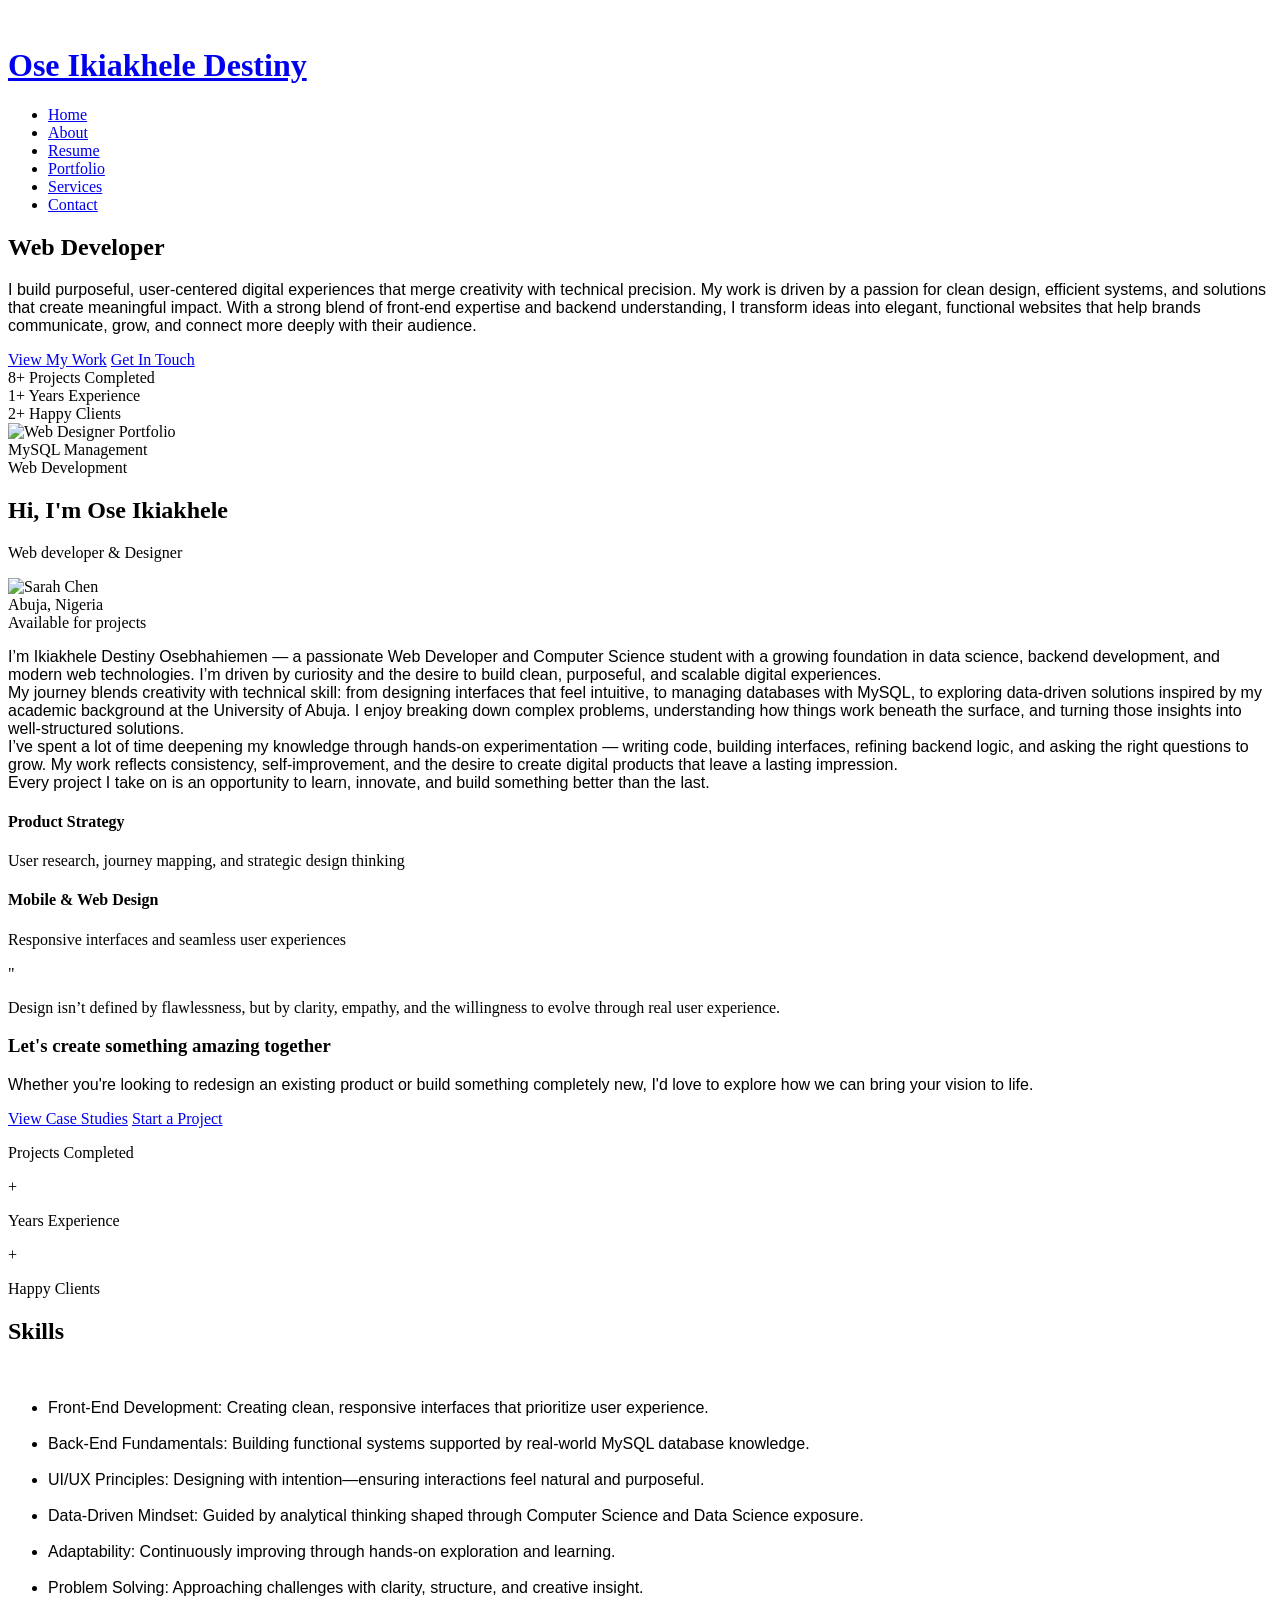
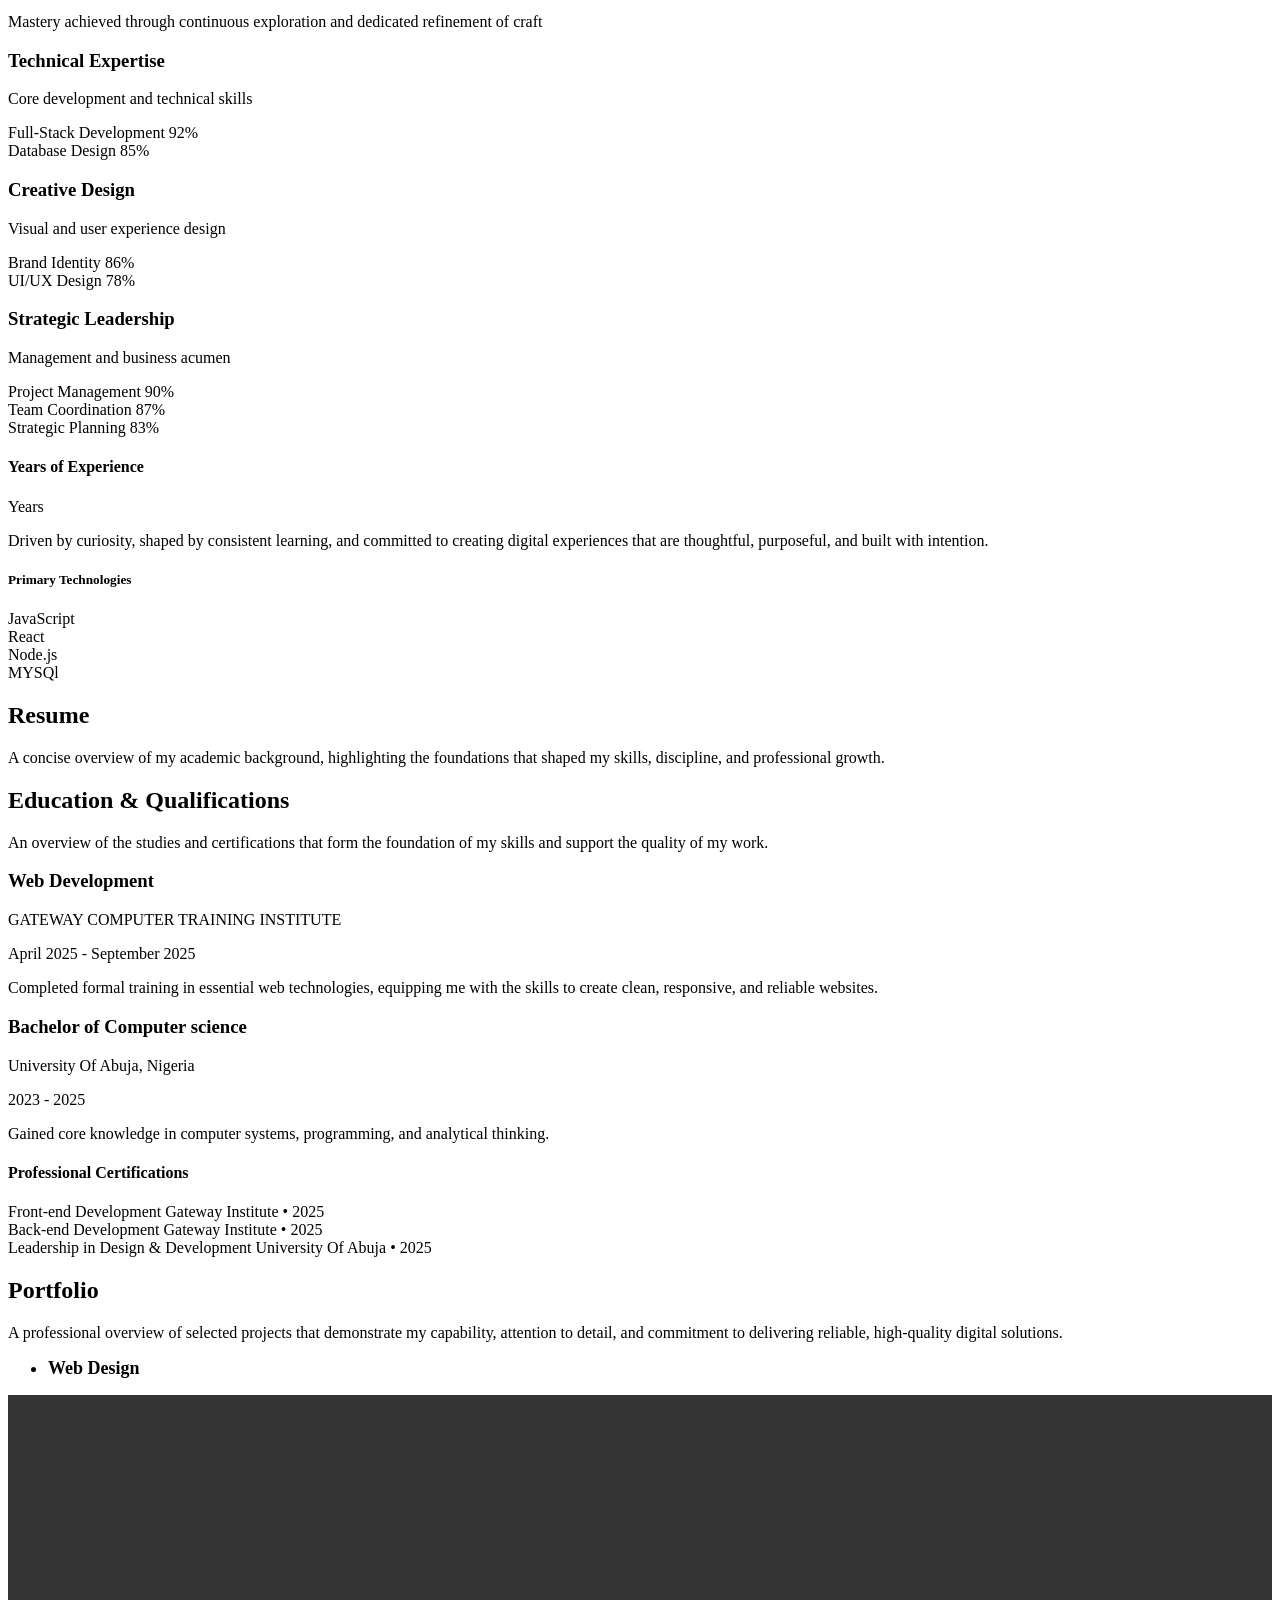
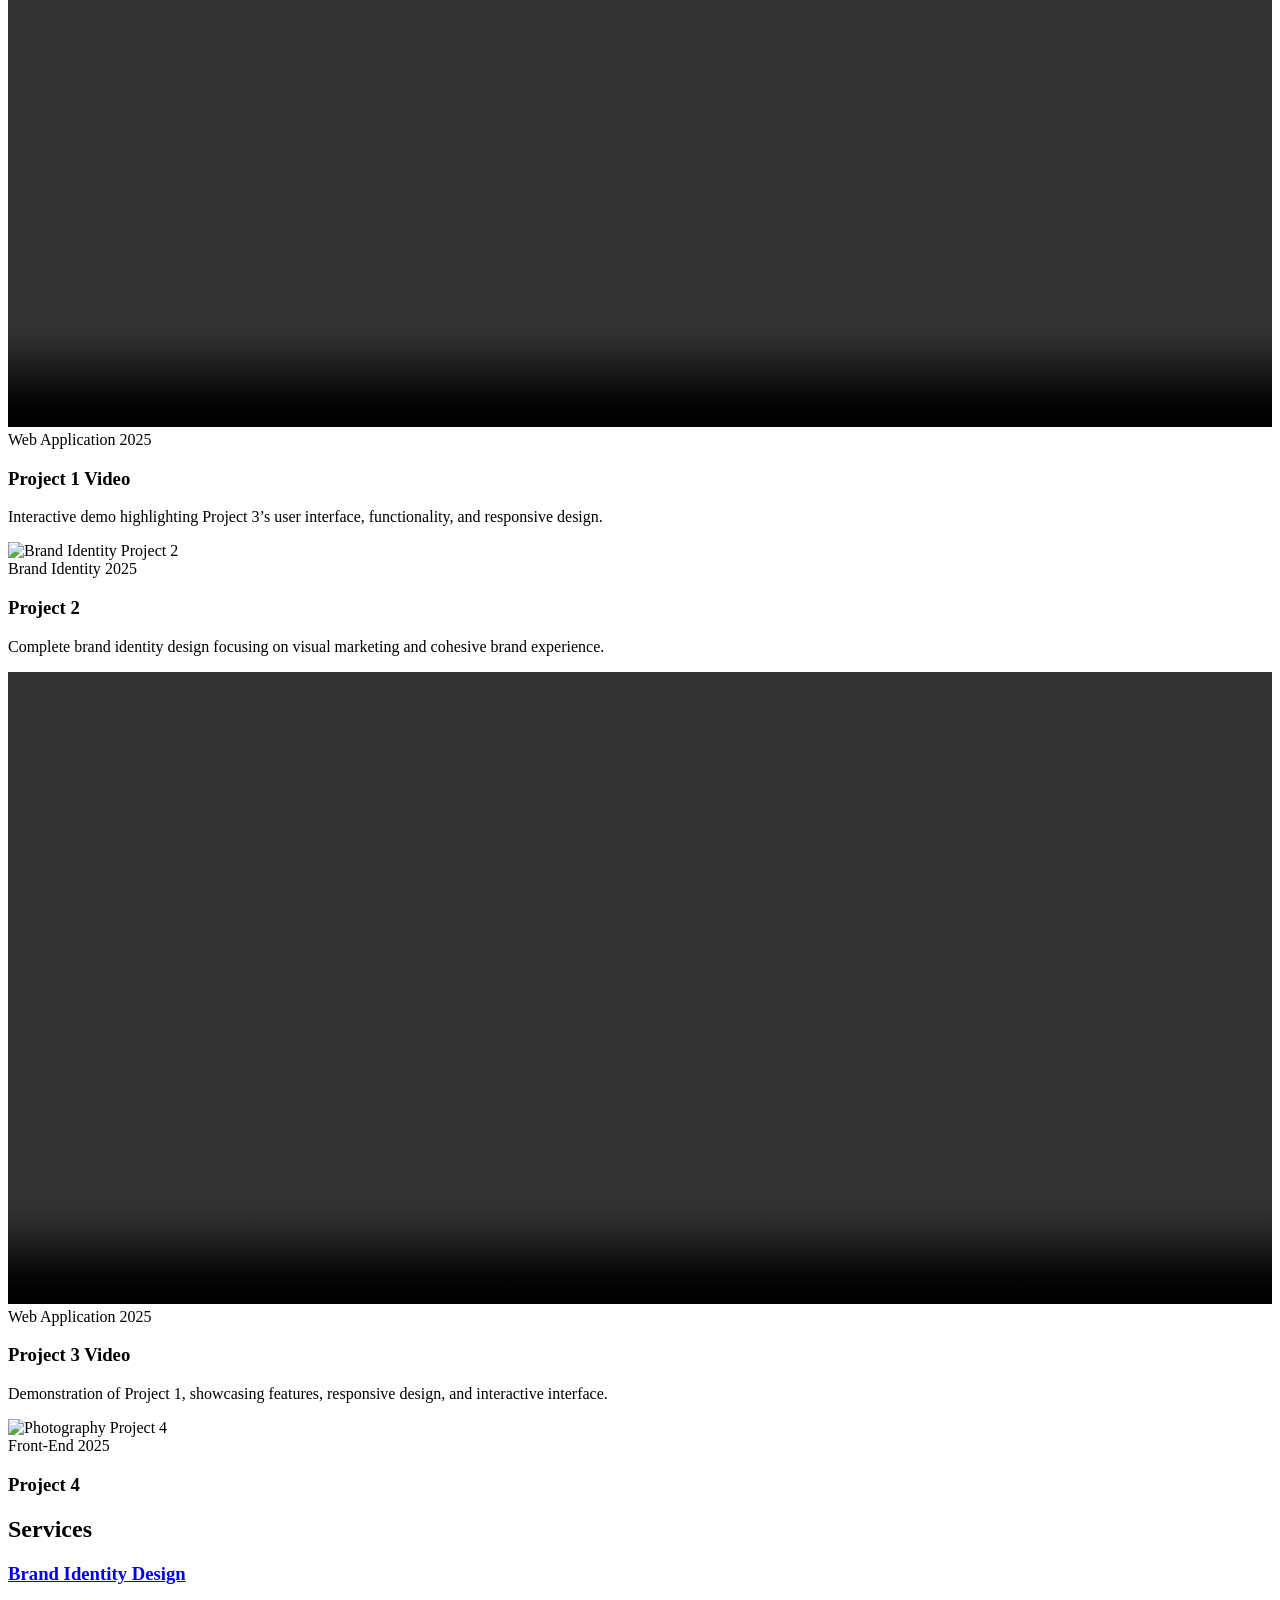
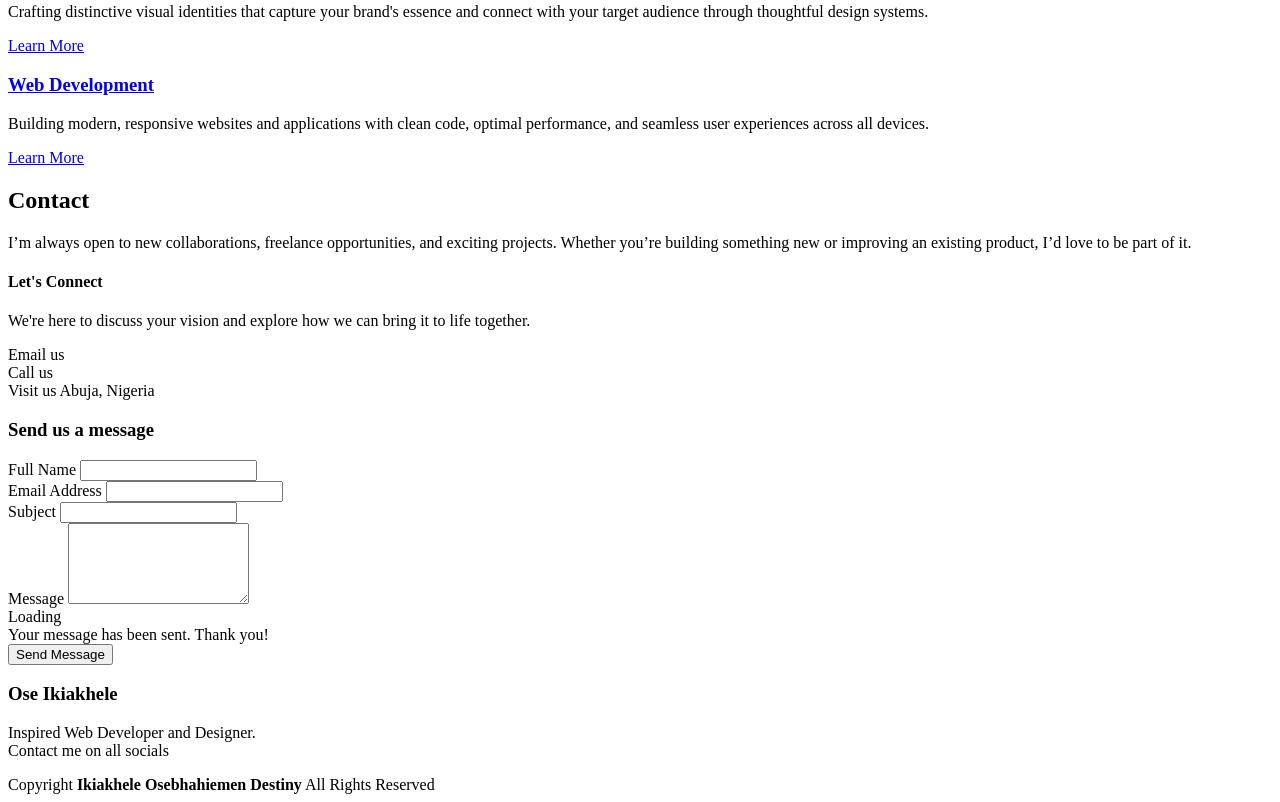
==== index.html @ 9c17caba "Add files via upload" ====
<!DOCTYPE html>
<html lang="en">

<head>
  <meta charset="utf-8">
  <meta content="width=device-width, initial-scale=1.0" name="viewport">
  <title>My Portfolio</title>
  <meta name="description" content="">
  <meta name="keywords" content="">

  <!-- Favicons -->
  <link href="img/favicon-32x32.png" rel="icon">
  <link href="assets/img/apple-touch-icon.png" rel="apple-touch-icon">

  <!-- Fonts -->
  <link href="https://fonts.googleapis.com" rel="preconnect">
  <link href="https://fonts.gstatic.com" rel="preconnect" crossorigin>
  <link href="https://fonts.googleapis.com/css2?family=Roboto:ital,wght@0,100;0,300;0,400;0,500;0,700;0,900;1,100;1,300;1,400;1,500;1,700;1,900&family=Raleway:ital,wght@0,100;0,200;0,300;0,400;0,500;0,600;0,700;0,800;0,900;1,100;1,200;1,300;1,400;1,500;1,600;1,700;1,800;1,900&family=Ubuntu:ital,wght@0,300;0,400;0,500;0,700;1,300;1,400;1,500;1,700&display=swap" rel="stylesheet">

  <!-- Vendor CSS Files -->
  <link href="assets/vendor/bootstrap/css/bootstrap.min.css" rel="stylesheet">
  <link href="assets/vendor/bootstrap-icons/bootstrap-icons.css" rel="stylesheet">
  <link href="assets/vendor/aos/aos.css" rel="stylesheet">
  <link href="assets/vendor/glightbox/css/glightbox.min.css" rel="stylesheet">
  <link href="assets/vendor/swiper/swiper-bundle.min.css" rel="stylesheet">

  <!-- Main CSS File -->
  <link href="assets/css/main.css" rel="stylesheet">
  <link rel='stylesheet' href='https://cdn-uicons.flaticon.com/3.0.0/uicons-brands/css/uicons-brands.css'>

 
</head>

<body class="index-page">

  <header id="header" class="header dark-background d-flex flex-column justify-content-between">
    <i class="header-toggle d-xl-none bi bi-list"></i>

    <div class="header-top">
      <div class="profile-img">
        <img src="img/IMG-20251122-WA0020.jpg" alt="" class="img-fluid">
      </div>

      <a href="index.html" class="logo d-flex align-items-center justify-content-center">
        <!-- Uncomment the line below if you also wish to use an image logo -->
        <!-- <img src="assets/img/logo.webp" alt=""> -->
        <h1 class="sitename">Ose Ikiakhele Destiny</h1>
      </a>

    </div>
  

    <nav id="navmenu" class="navmenu">
      <ul>
        <li><a href="#hero" class="active"><i class="bi bi-house navicon"></i>Home</a></li>
        <li><a href="#about"><i class="bi bi-person navicon"></i> About</a></li>
        <li><a href="#resume"><i class="bi bi-file-earmark-text navicon"></i> Resume</a></li>
        <li><a href="#portfolio"><i class="bi bi-images navicon"></i> Portfolio</a></li>
        <li><a href="#services"><i class="bi bi-hdd-stack navicon"></i> Services</a></li>
        <li><a href="#contact"><i class="bi bi-envelope navicon"></i> Contact</a></li>
      </ul>
    </nav>

    <div class="social-links text-center">
      <a href="#" class="twitter"><i class="bi bi-twitter-x"></i></a>
      <a href="#" class="facebook"><i class="bi bi-facebook"></i></a>
      <a href="#" class="instagram"><i class="bi bi-instagram"></i></a>
    </div>
  </header>

  <main class="main">

    <!-- Hero Section -->
    <section id="hero" class="hero section">

      <div class="container" data-aos="fade-up" data-aos-delay="100">

        <div class="row align-items-center">
          <div class="col-lg-6 order-2 order-lg-1">
            <div class="hero-content">
              <h1 data-aos="fade-up" data-aos-delay="200">
                Web Developer 
                
              </h1>
              <p class="hero-description" data-aos="fade-up" data-aos-delay="300" style="font-family: 'Gill Sans', 'Gill Sans MT', Calibri, 'Trebuchet MS', sans-serif; font-size: medium;">
               I build purposeful, user-centered digital experiences that merge creativity with technical precision. My work is driven by a passion for clean design, efficient systems, and solutions that create meaningful impact. With a strong blend of front-end expertise and backend understanding, I transform ideas into elegant, functional websites that help brands communicate, grow, and connect more deeply with their audience.
              </p>
              <div class="hero-actions" data-aos="fade-up" data-aos-delay="400">
                <a href="#portfolio" class="btn-primary">View My Work</a>
                <a href="#contact" class="btn-secondary">Get In Touch</a>
              </div>
              <div class="hero-stats" data-aos="fade-up" data-aos-delay="500">
                <div class="stat-item">
                  <span class="stat-number">8+</span>
                  <span class="stat-label">Projects Completed</span>
                </div>
                <div class="stat-item">
                  <span class="stat-number">1+</span>
                  <span class="stat-label">Years Experience</span>
                </div>
                <div class="stat-item">
                  <span class="stat-number">2+</span>
                  <span class="stat-label">Happy Clients</span>
                </div>
              </div>
            </div>
          </div>

          <div class="col-lg-6 order-1 order-lg-2">
            <div class="hero-image" data-aos="fade-up" data-aos-delay="300">
              <div class="image-wrapper">
                <img src="img/IMG-20251122-WA0027.jpg" alt="Web Designer Portfolio" class="img-fluid main-image">
                <div class="floating-card card-1" data-aos="fade-up" data-aos-delay="600">
                  <i class="bi bi-palette"></i>
                  <span>MySQL Management</span>
                </div>
                
                <div class="floating-card card-3" data-aos="fade-up" data-aos-delay="800">
                  <i class="bi bi-camera"></i>
                  <span>Web Development</span>
                </div>
              </div>
            </div>
          </div>
        </div>

      </div>

    </section><!-- /Hero Section -->

    <!-- About Section -->
    <section id="about" class="about section">

      <div class="container" data-aos="fade-up" data-aos-delay="100">

        <div class="row justify-content-center">
          <div class="col-lg-10">

            <div class="intro-header text-center" data-aos="fade-up" data-aos-delay="150">
              <h1>Hi, I'm Ose Ikiakhele</h1>
              <p class="subtitle">
                Web developer &amp; Designer
              </p>
            </div>

            <div class="main-content-wrapper">
              <div class="row align-items-start">

                <div class="col-lg-4" data-aos="fade-right" data-aos-delay="200">
                  <div class="profile-section">
                    <div class="profile-image-container">
                      <img src="img/IMG-20251122-WA0020.jpg" class="img-fluid" alt="Sarah Chen">
                    </div>
                    <div class="profile-meta">
                      <div class="location">
                        <i class="bi bi-geo-alt"></i>
                        <span>Abuja, Nigeria</span>
                      </div>
                      <div class="status">
                        <div class="status-indicator"></div>
                        <span>Available for projects</span>
                      </div>
                    </div>
                  </div>
                </div>

                <div class="col-lg-8" data-aos="fade-left" data-aos-delay="250">
                  <div class="content-area">

                    <div class="story-block">
                      <p class="lead-text" style="font-family: 'Gill Sans', 'Gill Sans MT', Calibri, 'Trebuchet MS', sans-serif; font-size: medium;">I’m Ikiakhele Destiny Osebhahiemen — a passionate Web Developer and Computer Science student with a growing foundation in data science, backend development, and modern web technologies. I’m driven by curiosity and the desire to build clean, purposeful, and scalable digital experiences. <br>

                      My journey blends creativity with technical skill: from designing interfaces that feel intuitive, to managing databases with MySQL, to exploring data-driven solutions inspired by my academic background at the University of Abuja. I enjoy breaking down complex problems, understanding how things work beneath the surface, and turning those insights into well-structured solutions.
                      <br>
                      I’ve spent a lot of time deepening my knowledge through hands-on experimentation — writing code, building interfaces, refining backend logic, and asking the right questions to grow. My work reflects consistency, self-improvement, and the desire to create digital products that leave a lasting impression.
                      <br>
                      Every project I take on is an opportunity to learn, innovate, and build something better than the last.</p>
                    </div>

                    <div class="expertise-grid">
                      <div class="expertise-item" data-aos="zoom-in" data-aos-delay="300">
                        <div class="expertise-icon">
                          <i class="bi bi-lightbulb"></i>
                        </div>
                        <div class="expertise-content">
                          <h4>Product Strategy</h4>
                          <p>User research, journey mapping, and strategic design thinking</p>
                        </div>
                      </div>

                      <div class="expertise-item" data-aos="zoom-in" data-aos-delay="350">
                        <div class="expertise-icon">
                          <i class="bi bi-phone"></i>
                        </div>
                        <div class="expertise-content">
                          <h4>Mobile &amp; Web Design</h4>
                          <p>Responsive interfaces and seamless user experiences</p>
                        </div>
                      </div>

                      
                    </div>

                    <div class="philosophy-quote" data-aos="fade-up" data-aos-delay="450">
                      <div class="quote-mark">"</div>
                      <p>Design isn’t defined by flawlessness, but by clarity, empathy, and the willingness to evolve through real user experience.</p>
                    </div>

                  </div>
                </div>

              </div>
            </div>

            <div class="bottom-section" data-aos="fade-up" data-aos-delay="500">
              <div class="row align-items-center">
                <div class="col-lg-6">
                  <div class="collaboration-text">
                    <h3>Let's create something amazing together</h3>
                    <p style="font-family: 'Gill Sans', 'Gill Sans MT', Calibri, 'Trebuchet MS', sans-serif;">Whether you're looking to redesign an existing product or build something completely new, I'd love to explore how we can bring your vision to life.</p>
                  </div>
                </div>
                <div class="col-lg-6">
                  <div class="action-buttons">
                    <a href="#portfolio" class="btn-custom primary">View Case Studies</a>
                    <a href="#contact" class="btn-custom secondary">Start a Project</a>
                  </div>
                </div>
              </div>
            </div>

          </div>
        </div>

      </div>

    </section><!-- /About Section -->

    <!-- Stats Section -->
    <section id="stats" class="stats section light-background">

      <div class="container" data-aos="fade-up" data-aos-delay="100">

        <div class="row justify-content-center">
          <div class="col-lg-10">

            <div class="stats-grid">
              <div class="stat-item" data-aos="fade-up" data-aos-delay="200">
                <div class="stat-number">
                  <span data-purecounter-start="0" data-purecounter-end="8" data-purecounter-duration="1" class="purecounter"></span>
                </div>
                <p class="stat-label">Projects Completed</p>
              </div>

              <div class="stat-item" data-aos="fade-up" data-aos-delay="300">
                <div class="stat-number">
                  <span data-purecounter-start="0" data-purecounter-end="1" data-purecounter-duration="1" class="purecounter"></span>+
                </div>
                <p class="stat-label">Years Experience</p>
              </div>

              <div class="stat-item" data-aos="fade-up" data-aos-delay="400">
                <div class="stat-number">
                  <span data-purecounter-start="0" data-purecounter-end="2" data-purecounter-duration="1" class="purecounter"></span>+
                </div>
                <p class="stat-label">Happy Clients</p>
              </div>
            </div>

            

          </div>
        </div>

      </div>

    </section><!-- /Stats Section -->

    <!-- Skills Section -->
    <section id="skills" class="skills section">

      <!-- Section Title -->
      <div class="container section-title" data-aos="fade-up">
        <h2>Skills</h2>
        
        <br>
        <ul style="text-align: left; font-family: 'Gill Sans', 'Gill Sans MT', Calibri, 'Trebuchet MS', sans-serif; font-size: medium;">
          <li>Front-End Development: Creating clean, responsive interfaces that prioritize user experience.</li>
          <br>
          <li>Back-End Fundamentals: Building functional systems supported by real-world MySQL database knowledge.</li>
          <br>
          <li>UI/UX Principles: Designing with intention—ensuring interactions feel natural and purposeful.</li>
          <br>
          <li>Data-Driven Mindset: Guided by analytical thinking shaped through Computer Science and Data Science exposure.</li>
          <br>
          <li>Adaptability: Continuously improving through hands-on exploration and learning.</li>
          <br>
          <li>Problem Solving: Approaching challenges with clarity, structure, and creative insight.</li>
        </ul>
      </div><!-- End Section Title -->

      <div class="container" data-aos="fade-up" data-aos-delay="100">

        <div class="row justify-content-center">
          <div class="col-lg-10">
            <div class="intro-content text-center mb-5" data-aos="fade-up" data-aos-delay="150">
              <p class="lead-text" >Mastery achieved through continuous exploration and dedicated refinement of craft</p>
            </div>
          </div>
        </div>

        <div class="row">
          <div class="col-lg-8">
            <div class="skills-container">

              <div class="skill-category skills-animation" data-aos="fade-up" data-aos-delay="200">
                <div class="category-header">
                  <h3 class="category-title">Technical Expertise</h3>
                  <p class="category-subtitle">Core development and technical skills</p>
                </div>
                <div class="skills-list">
                  <div class="skill-row">
                    <div class="skill-info">
                      <span class="skill-name">Full-Stack Development</span>
                      <span class="skill-percentage">92%</span>
                    </div>
                    <div class="progress">
                      <div class="progress-bar" role="progressbar" aria-valuenow="92" aria-valuemin="0" aria-valuemax="100"></div>
                    </div>
                  </div>
                  <div class="skill-row">
                    <div class="skill-info">
                      <span class="skill-name">Database Design</span>
                      <span class="skill-percentage">85%</span>
                    </div>
                    <div class="progress">
                      <div class="progress-bar" role="progressbar" aria-valuenow="85" aria-valuemin="0" aria-valuemax="100"></div>
                    </div>
                  </div>
                </div>
              </div>

              <div class="skill-category skills-animation" data-aos="fade-up" data-aos-delay="250">
                <div class="category-header">
                  <h3 class="category-title">Creative Design</h3>
                  <p class="category-subtitle">Visual and user experience design</p>
                </div>
                <div class="skills-list">
                
                  <div class="skill-row">
                    <div class="skill-info">
                      <span class="skill-name">Brand Identity</span>
                      <span class="skill-percentage">86%</span>
                    </div>
                    <div class="progress">
                      <div class="progress-bar" role="progressbar" aria-valuenow="86" aria-valuemin="0" aria-valuemax="100"></div>
                    </div>
                  </div>
                  <div class="skill-row">
                    <div class="skill-info">
                      <span class="skill-name">UI/UX Design</span>
                      <span class="skill-percentage">78%</span>
                    </div>
                    <div class="progress">
                      <div class="progress-bar" role="progressbar" aria-valuenow="78" aria-valuemin="0" aria-valuemax="100"></div>
                    </div>
                  </div>
                </div>
              </div>

              <div class="skill-category skills-animation" data-aos="fade-up" data-aos-delay="300">
                <div class="category-header">
                  <h3 class="category-title">Strategic Leadership</h3>
                  <p class="category-subtitle">Management and business acumen</p>
                </div>
                <div class="skills-list">
                  <div class="skill-row">
                    <div class="skill-info">
                      <span class="skill-name">Project Management</span>
                      <span class="skill-percentage">90%</span>
                    </div>
                    <div class="progress">
                      <div class="progress-bar" role="progressbar" aria-valuenow="90" aria-valuemin="0" aria-valuemax="100"></div>
                    </div>
                  </div>
                  <div class="skill-row">
                    <div class="skill-info">
                      <span class="skill-name">Team Coordination</span>
                      <span class="skill-percentage">87%</span>
                    </div>
                    <div class="progress">
                      <div class="progress-bar" role="progressbar" aria-valuenow="87" aria-valuemin="0" aria-valuemax="100"></div>
                    </div>
                  </div>
                  <div class="skill-row">
                    <div class="skill-info">
                      <span class="skill-name">Strategic Planning</span>
                      <span class="skill-percentage">83%</span>
                    </div>
                    <div class="progress">
                      <div class="progress-bar" role="progressbar" aria-valuenow="83" aria-valuemin="0" aria-valuemax="100"></div>
                    </div>
                  </div>
                </div>
              </div>

            </div>
          </div>

          <div class="col-lg-4">
            <div class="skills-sidebar">

              <div class="expertise-highlight" data-aos="fade-up" data-aos-delay="350">
                <div class="highlight-icon">
                  <i class="bi bi-trophy"></i>
                </div>
                <h4 class="highlight-title">Years of Experience</h4>
                <div class="experience-number">
                  <span data-purecounter-start="0" data-purecounter-end="1" data-purecounter-duration="1" class="purecounter"></span>
                  <span class="experience-label">Years</span>
                </div>
                <p class="highlight-description">Driven by curiosity, shaped by consistent learning, and committed to creating digital experiences that are thoughtful, purposeful, and built with intention.</p>
              </div>

              <div class="technologies-section" data-aos="fade-up" data-aos-delay="400">
                <h5 class="tech-title">Primary Technologies</h5>
                <div class="tech-stack">
                  <div class="tech-item">
                    <i class="bi bi-filetype-js"></i>
                    <span>JavaScript</span>
                  </div>
                  <div class="tech-item">
                    <i class="bi bi-code-square"></i>
                    <span>React</span>
                  </div>
                  <div class="tech-item">
                    <i class="bi bi-server"></i>
                    <span>Node.js</span>
                  </div>
                  <div class="tech-item">
                    <i class="fi fi-brands-mysql"></i>
                    <span>MYSQl</span>
                  </div>
                </div>
              </div>
              </div>

            </div>
          </div>
        </div>

      </div>

    </section><!-- /Skills Section -->

    <!-- Resume Section -->
    <section id="resume" class="resume section">

      <!-- Section Title -->
      <div class="container section-title" data-aos="fade-up">
        <h2>Resume</h2>
        <p>A concise overview of my academic background, highlighting the foundations that shaped my skills, discipline, and professional growth.</p>
      </div><!-- End Section Title -->

      <div class="container" data-aos="fade-up" data-aos-delay="100">

        <div class="row align-items-start">
            <div class="col-lg-12" data-aos="fade-left" data-aos-delay="200">
            <div class="education-skills">
              <div class="section-intro">
                <div class="icon-wrapper">
                  <i class="bi bi-mortarboard-fill"></i>
                </div>
                <h2>Education &amp; Qualifications</h2>
                <p>An overview of the studies and certifications that form the foundation of my skills and support the quality of my work.</p>
              </div>

              <div class="education-grid">
                <div class="education-card primary" data-aos="zoom-in" data-aos-delay="300">
                  <div class="education-header">
                    <div class="degree-icon">
                      <i class="bi bi-award"></i>
                    </div>
                    <div class="degree-info">
                      <h3>Web Development</h3>
                      <p class="institution">GATEWAY COMPUTER TRAINING INSTITUTE</p>
                      <span class="graduation-year">April 2025 - September 2025</span>
                    </div>
                  </div>
                  <div class="education-details">
                    <p>Completed formal training in essential web technologies, equipping me with the skills to create clean, responsive, and reliable websites.</p>
                    
                  </div>
                </div>

                <div class="education-card" data-aos="zoom-in" data-aos-delay="350">
                  <div class="education-header">
                    <div class="degree-icon">
                      <i class="bi bi-laptop"></i>
                    </div>
                    <div class="degree-info">
                      <h3>Bachelor of Computer science</h3>
                      <p class="institution">University Of Abuja, Nigeria</p>
                      <span class="graduation-year">2023 - 2025</span>
                    </div>
                  </div>
                  <div class="education-details">
                    <p>Gained core knowledge in computer systems, programming, and analytical thinking.</p>
                  </div>
                </div>

                <div class="certification-section" data-aos="fade-up" data-aos-delay="400">
                  <h4>Professional Certifications</h4>
                  <div class="certifications">
                    <div class="cert-item">
                      <i class="bi bi-patch-check"></i>
                      <div class="cert-details">
                        <span class="cert-name">Front-end Development</span>
                        <span class="cert-provider">Gateway Institute • 2025</span>
                      </div>
                    </div>
                    <div class="cert-item">
                      <i class="bi bi-patch-check"></i>
                      <div class="cert-details">
                        <span class="cert-name">Back-end Development</span>
                        <span class="cert-provider">Gateway Institute • 2025</span>
                      </div>
                    </div>
                    <div class="cert-item">
                      <i class="bi bi-patch-check"></i>
                      <div class="cert-details">
                        <span class="cert-name">Leadership in Design &amp; Development </span>
                        <span class="cert-provider"> University Of Abuja • 2025</span>
                      </div>
                    </div>
                  </div>
                </div>
              </div>
            </div>
          </div>
        </div>

      </div>

    </section><!-- /Resume Section -->

    <!-- Portfolio Section -->
    <section id="portfolio" class="portfolio section">

      <!-- Section Title -->
      <div class="container section-title" data-aos="fade-up">
        <h2>Portfolio</h2>
        <p>A professional overview of selected projects that demonstrate my capability, attention to detail, and commitment to delivering reliable, high-quality digital solutions.</p>
      </div><!-- End Section Title -->

      <div class="container" data-aos="fade-up" data-aos-delay="100">

        <div class="isotope-layout" data-default-filter="*" data-layout="masonry" data-sort="original-order">

          <div class="filters-wrapper" data-aos="fade-up" data-aos-delay="200">
            <ul class="portfolio-filters isotope-filters">
              <li data-filter=".filter-web" style="font-size: large; font-weight: bold;">Web Design</li>
            </ul>
          </div>
          <!-- Portfolio Filters -->

<!-- Portfolio Grid -->
<div class="row gy-5 portfolio-container isotope-container" data-aos="fade-up" data-aos-delay="300">

<div class="col-lg-6 portfolio-item isotope-item filter-web filter-video">
  <div class="portfolio-card">
    <div class="portfolio-image">
      <video class="img-fluid" controls preload="metadata" style="width:100%; height:auto;">
        <source src="video/backend.mp4" type="video/mp4">
        Your browser does not support the video tag.
      </video>
      <div class="portfolio-overlay">
        <div class="portfolio-actions">
          <!-- Glightbox preview -->
          <a href="video/backend.mp4" class="glightbox action-btn preview-btn" title="Sustainable Commerce"><i class="bi bi-eye"></i></a>
           <!-- Project details -->
          <a href="portfolio-details.html" class="action-btn details-btn" title="View Project"><i class="bi bi-arrow-up-right"></i></a>
        </div>
      </div>
    </div>
    <div class="portfolio-content mb-5">
      <div class="portfolio-meta">
        <span class="portfolio-category">Web Application</span>
        <span class="portfolio-year">2025</span>
      </div>
      <h3 class="portfolio-title">Project 1 Video</h3>
      <p class="portfolio-description">Interactive demo highlighting Project 3’s user interface, functionality, and responsive design.</p>
    </div>
  </div>
</div>


  <!-- New Portfolio Item 2: Image -->
  <div class="col-lg-6 portfolio-item isotope-item filter-branding">
    <div class="portfolio-card">
      <div class="portfolio-image">
        <img src="img/Screenshot 2025-11-24 150040.png" class="img-fluid" alt="Brand Identity Project 2" loading="lazy" style="height: 20vh;">
        <div class="portfolio-overlay">
          <div class="portfolio-actions">
            <a href="https://heisose.github.io/Blacked-Stars/" class="action-btn preview-btn" title="Project 2 Live Site" target="_blank"><i class="bi bi-box-arrow-up-right"></i></a>
            <a href="portfolio-details.html" class="action-btn details-btn" title="View Project"><i class="bi bi-arrow-up-right"></i></a>
          </div>
        </div>
      </div>
      <div class="portfolio-content">
        <div class="portfolio-meta">
          <span class="portfolio-category">Brand Identity</span>
          <span class="portfolio-year">2025</span>
        </div>
        <h3 class="portfolio-title">Project 2</h3>
        <p class="portfolio-description">Complete brand identity design focusing on visual marketing and cohesive brand experience.</p>
      </div>
    </div>
  </div>

  <!-- New Portfolio Item 3: Self-hosted Video -->
  <div class="col-lg-6 portfolio-item isotope-item filter-web filter-video">
    <div class="portfolio-card">
      <div class="portfolio-image">
        <video class="img-fluid" controls preload="metadata" style="width:100%; height:auto;">
          <source src="video/sunders.mp4" type="video/mp4">
          Your browser does not support the video tag.
        </video>
        <div class="portfolio-overlay">
          <div class="portfolio-actions">
            <a href="video/sunders.mp4" class="glightbox action-btn preview-btn" title="Sustainable Commerce"><i class="bi bi-eye"></i></a>
            <a href="https://heisose.github.io/sundershome/" class="action-btn preview-btn" title="Project 3 Live Site" target="_blank"><i class="bi bi-box-arrow-up-right"></i></a>
            <a href="portfolio-details.html" class="action-btn details-btn" title="View Project"><i class="bi bi-arrow-up-right"></i></a>
          </div>
        </div>
      </div>
      <div class="portfolio-content">
        <div class="portfolio-meta">
          <span class="portfolio-category">Web Application</span>
          <span class="portfolio-year">2025</span>
        </div>
        <h3 class="portfolio-title">Project 3 Video</h3>
        <p class="portfolio-description">Demonstration of Project 1, showcasing features, responsive design, and interactive interface.</p>
      </div>
    </div>
  </div>

  <!-- New Portfolio Item 4: Image -->
  <div class="col-lg-6 portfolio-item isotope-item filter-photography z">
    <div class="portfolio-card">
      <div class="portfolio-image">
        <img src="img/Screenshot 2025-11-24 152901.png" class="img-fluid" alt="Photography Project 4" loading="lazy" style="height: 20vh;">
        <div class="portfolio-overlay">
          <div class="portfolio-actions">
            <a href="https://heisose.github.io/penielgates/" class="action-btn preview-btn" title="Project 4 Live Site" target="_blank"><i class="bi bi-box-arrow-up-right"></i></a>
            <a href="portfolio-details.html" class="action-btn details-btn" title="View Project"><i class="bi bi-arrow-up-right"></i></a>
          </div>
        </div>
      </div>
      <div class="portfolio-content">
        <div class="portfolio-meta">
          <span class="portfolio-category">Front-End</span>
          <span class="portfolio-year">2025</span>
        </div>
        <h3 class="portfolio-title">Project 4</h3>
        <p class="portfolio-description"></p>
      </div>
    </div>
  </div>

</div>


          <!-- End Portfolio Container -->

        </div>

      </div>

    </section><!-- /Portfolio Section -->

    <!-- Services Section -->
    <section id="services" class="services section">

      <!-- Section Title -->
      <div class="container section-title" data-aos="fade-up">
        <h2>Services</h2>
        <p></p>
      </div><!-- End Section Title -->

      <div class="container" data-aos="fade-up" data-aos-delay="100">

        <div class="row g-5">

          <div class="col-lg-6" data-aos="fade-right" data-aos-delay="200">
            <div class="service-item">
              <div class="service-icon">
                <i class="bi bi-palette"></i>
              </div>
              <div class="service-content">
                <h3><a href="service-details.html">Brand Identity Design</a></h3>
                <p>Crafting distinctive visual identities that capture your brand's essence and connect with your target audience through thoughtful design systems.</p>
                <a href="service-details.html" class="read-more">
                  <span>Learn More</span>
                  <i class="bi bi-arrow-right"></i>
                </a>
              </div>
            </div>
          </div>

          <div class="col-lg-6" data-aos="fade-left" data-aos-delay="250">
            <div class="service-item">
              <div class="service-icon">
                <i class="bi bi-code-slash"></i>
              </div>
              <div class="service-content">
                <h3><a href="service-details.html">Web Development</a></h3>
                <p>Building modern, responsive websites and applications with clean code, optimal performance, and seamless user experiences across all devices.</p>
                <a href="service-details.html" class="read-more">
                  <span>Learn More</span>
                  <i class="bi bi-arrow-right"></i>
                </a>
              </div>
            </div>
          </div>

          </div>

          

        </div>

      </div>

    </section><!-- /Services Section -->

    <!-- Testimonials Section -->
    

    <!-- Contact Section -->
    <section id="contact" class="contact section">
      <!-- Section Title -->
      <div class="container section-title" data-aos="fade-up">
        <h2>Contact</h2>
        <p>I’m always open to new collaborations, freelance opportunities, and exciting projects.
Whether you’re building something new or improving an existing product, I’d love to be part of it.</p> 
      </div><!-- End Section Title -->

      <div class="container">
        <div class="row gy-4">
          <div class="col-lg-5">

            <div class="info-item">
              <div class="info-icon">
                <i class="bi bi-chat-dots"></i>
              </div>
              <div class="info-content">
                <h4>Let's Connect</h4>
                <p>We're here to discuss your vision and explore how we can bring it to life together.</p>
              </div>
            </div>

            <div class="contact-details">

              <div class="detail-item">
                <div class="detail-icon">
                  <i class="bi bi-envelope-open"></i>
                </div>
                <div class="detail-content">
                  <span class="detail-label">Email us</span>
                  <span class="detail-value"><a href="mailto:ikiakheledestiny@gmail.com" style="text-decoration: none; color: white;">ikiakheledestiny@gmail.com</a></span>
                </div>
              </div>

              <div class="detail-item">
                <div class="detail-icon">
                  <i class="bi bi-telephone-outbound"></i>
                </div>
                <div class="detail-content">
                  <span class="detail-label">Call us</span>
                  <span class="detail-value" style="text-decoration: none;"><a href="tel:+2348168309082" style="text-decoration: none; color: white;">+2348168309082</a></span>
                </div>
              </div>

              <div class="detail-item">
                <div class="detail-icon">
                  <i class="bi bi-geo-alt-fill"></i>
                </div>
                <div class="detail-content">
                  <span class="detail-label">Visit us</span>
                  <span class="detail-value">Abuja, Nigeria</span>
                </div>
              </div>

            </div>

          </div>

          <div class="col-lg-7">
            <div class="form-wrapper">
              <div class="form-header">
                <h3>Send us a message</h3>
              </div>

              <form action="forms/contact.php" method="post" class="php-email-form">

                <div class="row">
                  <div class="col-md-6">
                    <div class="form-group">
                      <label>Full Name</label>
                      <input type="text" name="name" required="">
                    </div>
                  </div>
                  <div class="col-md-6">
                    <div class="form-group">
                      <label>Email Address</label>
                      <input type="email" name="email" required="">
                    </div>
                  </div>
                </div>

                <div class="form-group">
                  <label>Subject</label>
                  <input type="text" name="subject" required="">
                </div>

                <div class="form-group">
                  <label for="projectMessage">Message</label>
                  <textarea name="message" id="projectMessage" rows="5" required=""></textarea>
                </div>

                <div class="my-3">
                  <div class="loading">Loading</div>
                  <div class="error-message"></div>
                  <div class="sent-message">Your message has been sent. Thank you!</div>
                </div>

                <button type="submit" class="submit-btn">
                  <span>Send Message</span>
                  <i class="bi bi-arrow-right"></i>
                </button>

              </form>

            </div>

          </div>

        </div>
      </div>

    </section><!-- /Contact Section -->

  </main>

  <footer id="footer" class="footer light-background">
    <div class="container">
      <h3 class="sitename">Ose Ikiakhele</h3>
      <p>Inspired Web Developer and Designer. <br> Contact me on all socials</p>
      <div class="social-links d-flex justify-content-center">
        <a href="https://x.com/codi_doe94719"><i class="bi bi-twitter-x"></i></a>
        <a href="https://web.facebook.com/kxng.codi"><i class="bi bi-facebook"></i></a>
        <a href="https://www.instagram.com/he_is_o_s_e/"><i class="bi bi-instagram"></i></a>
      </div>
      <div class="container">
        <div class="copyright">
          <span>Copyright</span> <strong class="px-1 sitename">Ikiakhele Osebhahiemen Destiny</strong> <span>All Rights Reserved</span>
        </div>
        
      </div>
    </div>
  </footer>

  <!-- Scroll Top -->
  <a href="#" id="scroll-top" class="scroll-top d-flex align-items-center justify-content-center"><i class="bi bi-arrow-up-short"></i></a>

  <!-- Preloader -->
  <div id="preloader"></div>

  <!-- Vendor JS Files -->
  <script src="assets/vendor/bootstrap/js/bootstrap.bundle.min.js"></script>
  <script src="assets/vendor/php-email-form/validate.js"></script>
  <script src="assets/vendor/aos/aos.js"></script>
  <script src="assets/vendor/purecounter/purecounter_vanilla.js"></script>
  <script src="assets/vendor/typed.js/typed.umd.js"></script>
  <script src="assets/vendor/waypoints/noframework.waypoints.js"></script>
  <script src="assets/vendor/imagesloaded/imagesloaded.pkgd.min.js"></script>
  <script src="assets/vendor/isotope-layout/isotope.pkgd.min.js"></script>
  <script src="assets/vendor/glightbox/js/glightbox.min.js"></script>
  <script src="assets/vendor/swiper/swiper-bundle.min.js"></script>

  <!-- Main JS File -->
  <script src="assets/js/main.js"></script>

</body>

</html>
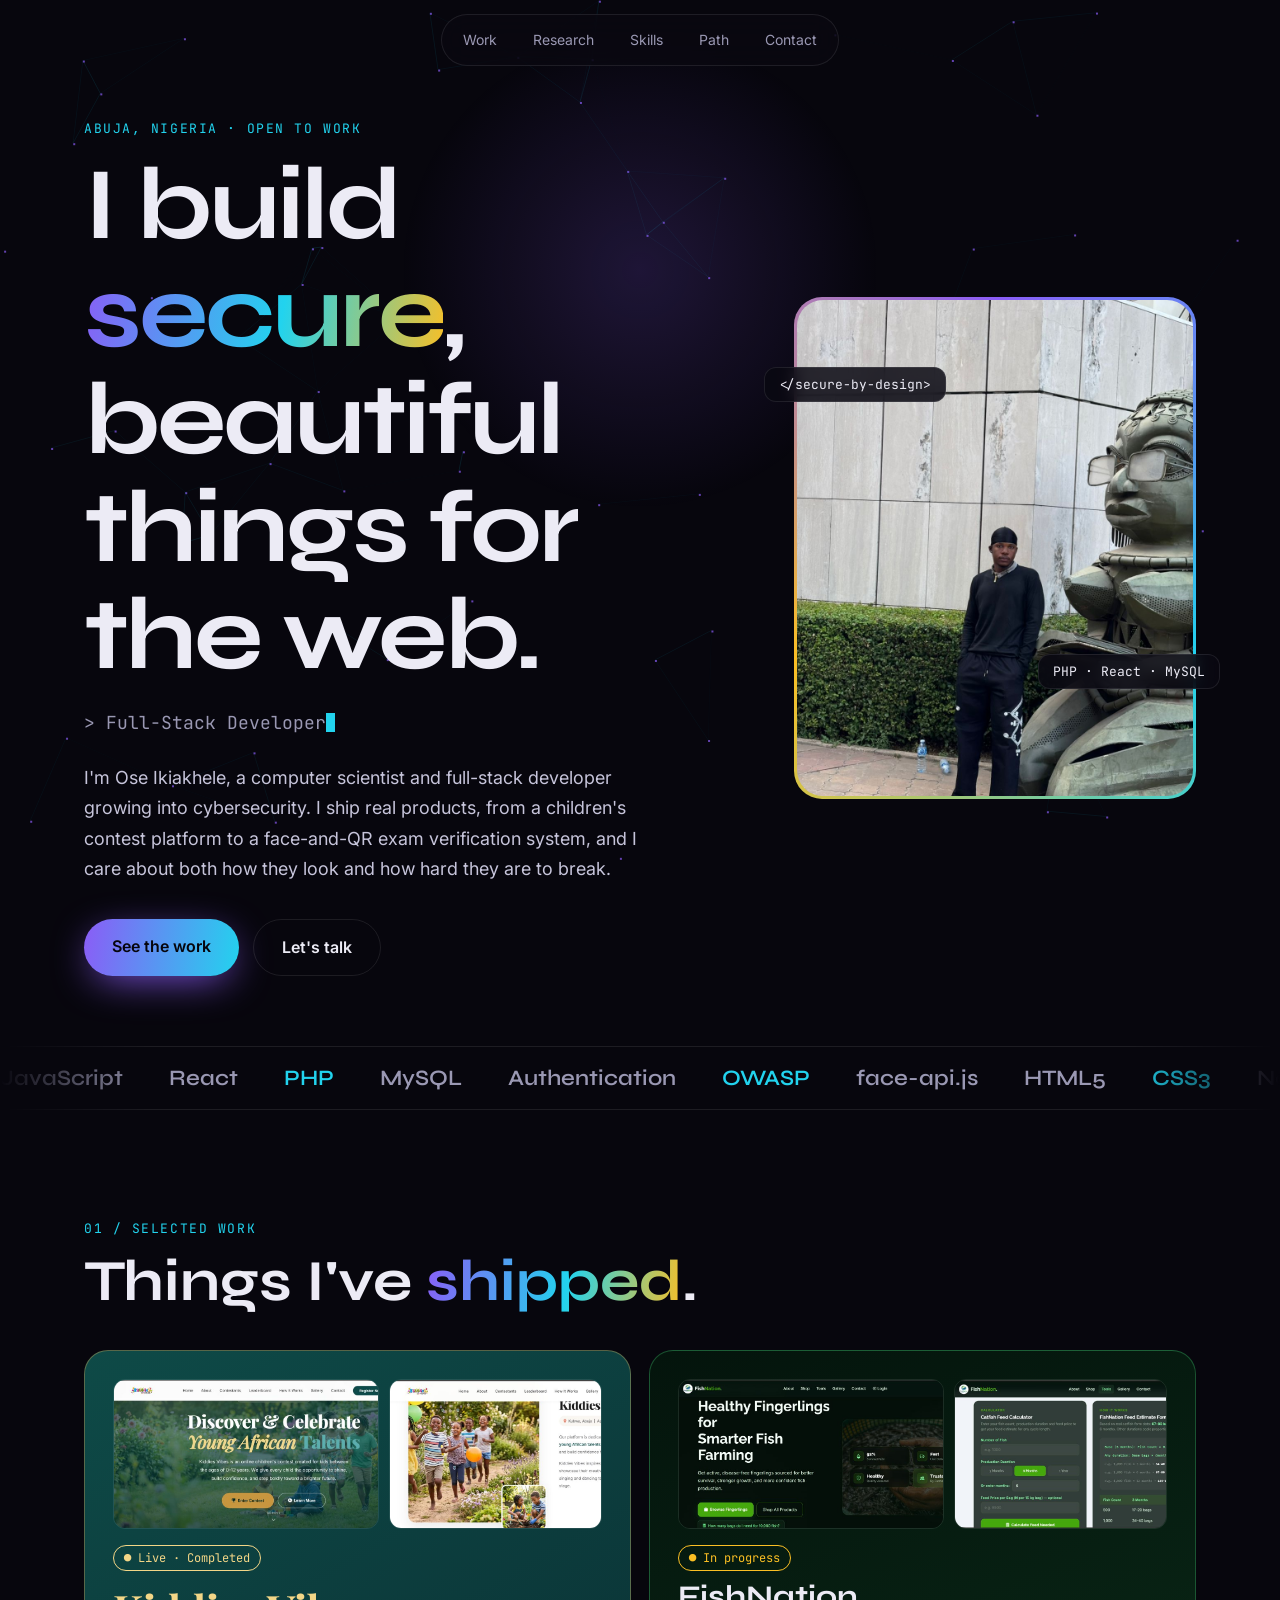
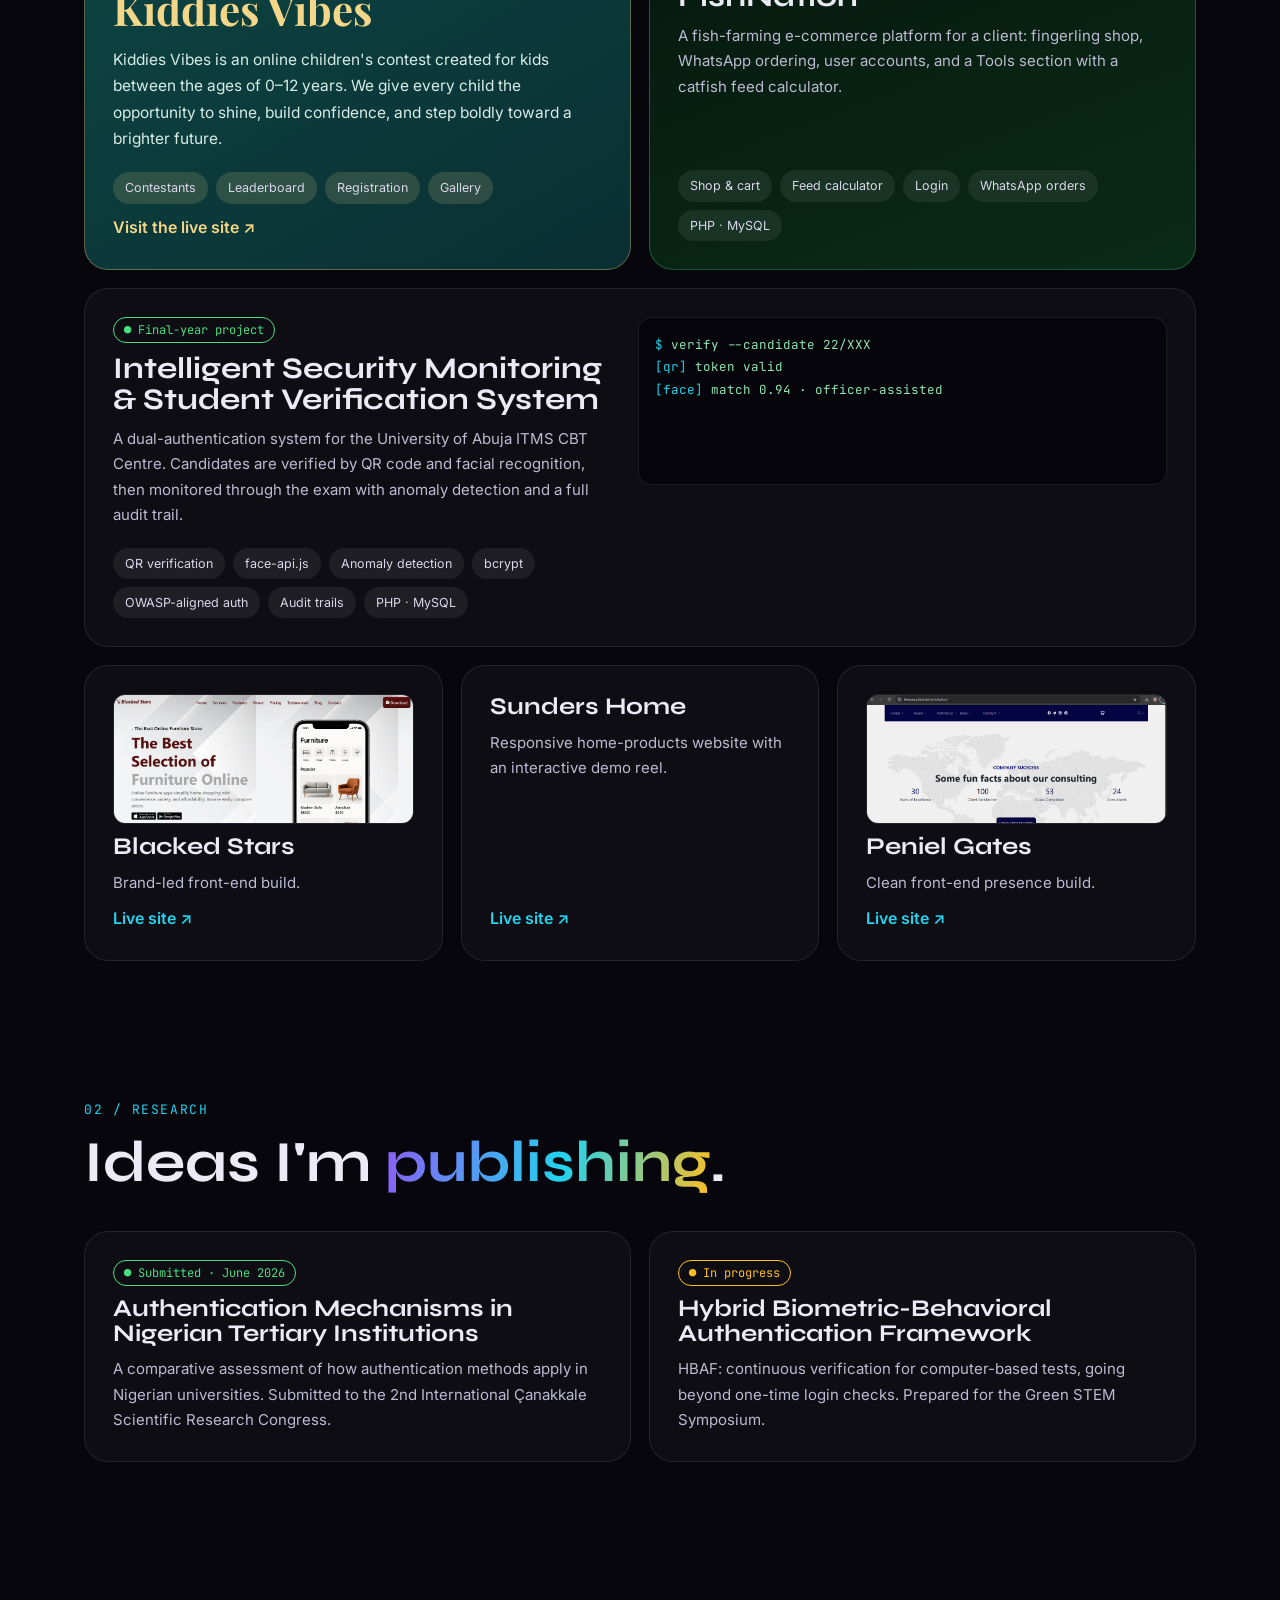
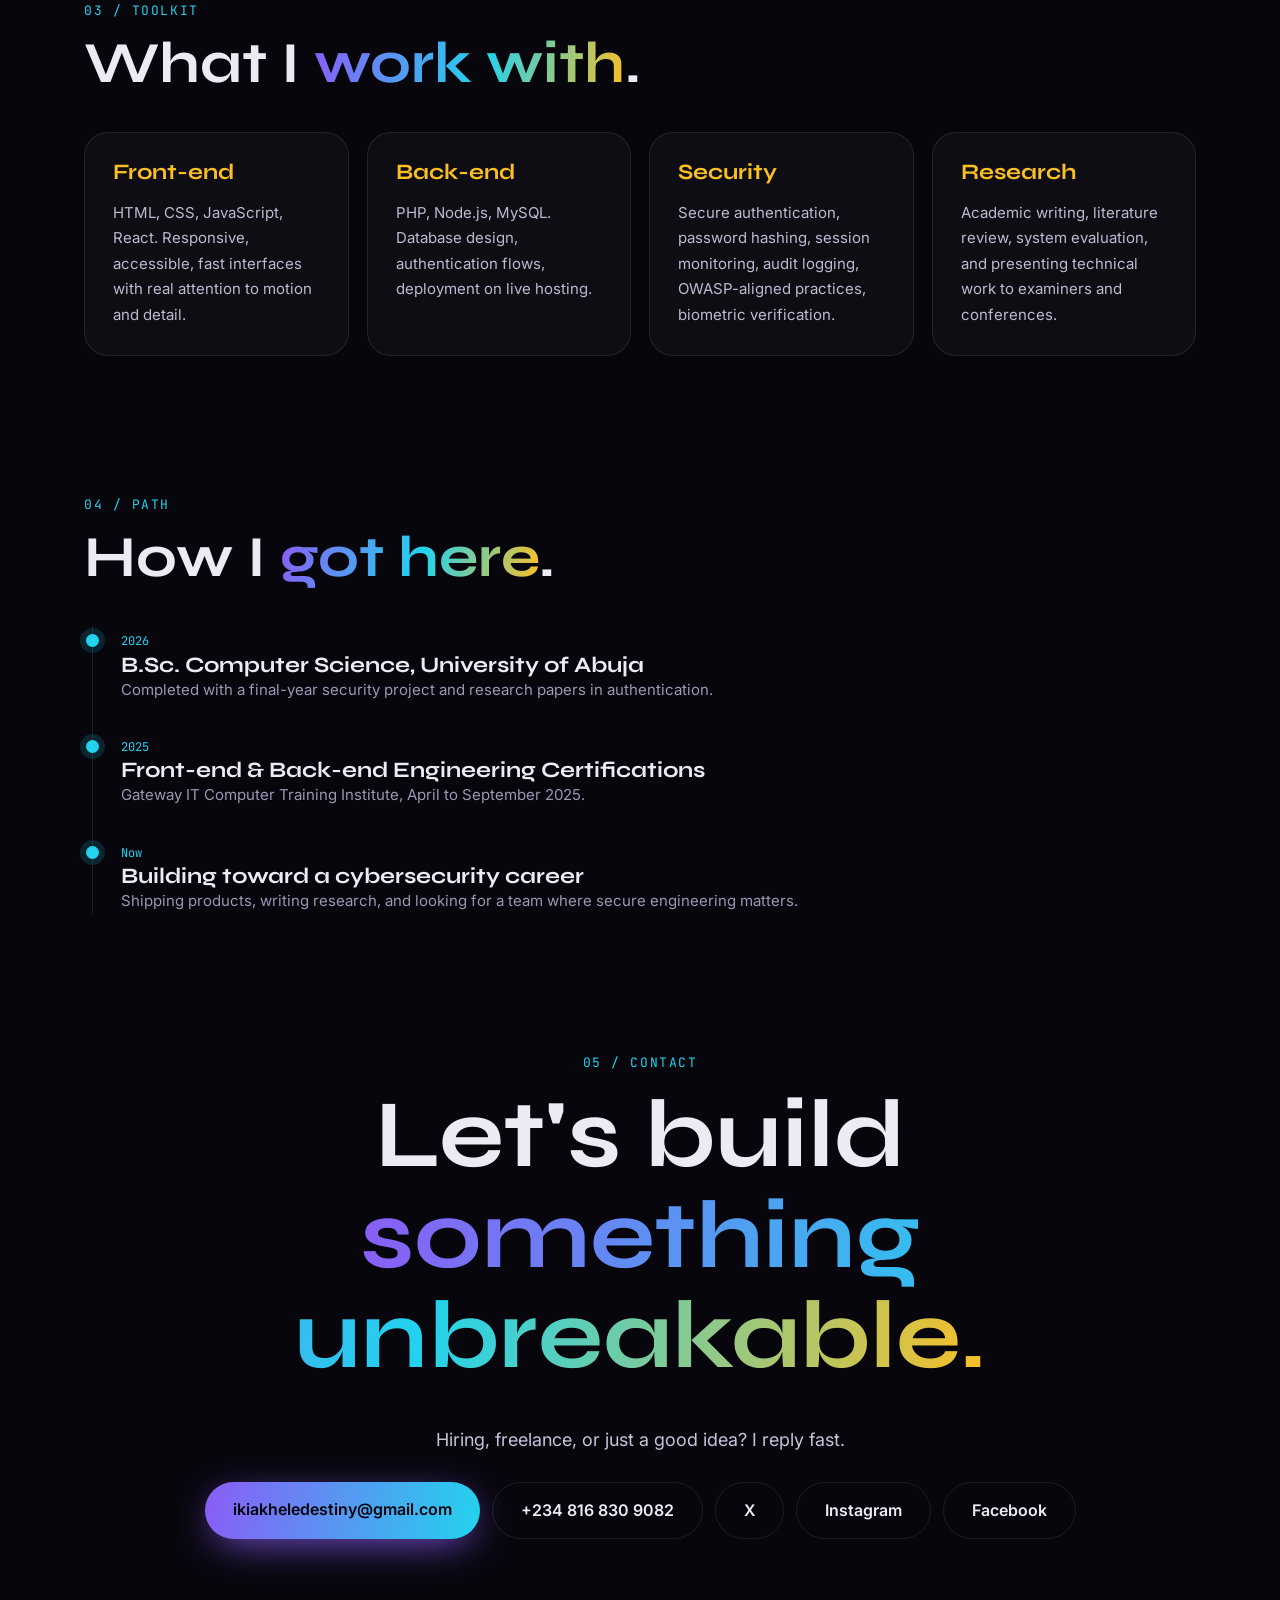
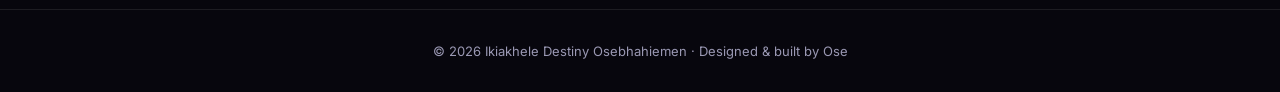
==== commit f775d86c: "Add files via upload" ====
--- a/index.html
+++ b/index.html
@@ -1,897 +1,194 @@
 <!DOCTYPE html>
 <html lang="en">
+<head>
+<meta charset="utf-8">
+<meta name="viewport" content="width=device-width, initial-scale=1">
+<title>Ose Ikiakhele — Full-Stack Developer & Security Engineer</title>
+<meta name="description" content="Ose Ikiakhele (Ikiakhele Destiny Osebhahiemen): full-stack developer building into cybersecurity. Based in Abuja, Nigeria.">
+<link rel="icon" href="img/favicon-32x32.png">
+<link rel="preconnect" href="https://fonts.googleapis.com"><link rel="preconnect" href="https://fonts.gstatic.com" crossorigin>
+<link href="https://fonts.googleapis.com/css2?family=Playfair+Display:wght@700&family=Inter:wght@400;500;600&family=Syne:wght@700;800&family=JetBrains+Mono&display=swap" rel="stylesheet">
+<style>
+:root{--bg:#07060d;--ink:#ecebf5;--mut:#9a98b3;--a:#8b5cf6;--b:#22d3ee;--c:#fbbf24;--line:rgba(255,255,255,.09)}
+*{box-sizing:border-box;margin:0}html{scroll-behavior:smooth}
+body{background:var(--bg);color:var(--ink);font:400 16px/1.7 Inter,sans-serif;overflow-x:hidden}
+a{color:inherit;text-decoration:none}
+h1,h2,h3{font-family:Syne,sans-serif;line-height:1.05}
+.g{background:linear-gradient(100deg,var(--a),var(--b) 55%,var(--c));-webkit-background-clip:text;background-clip:text;color:transparent}
+canvas{position:fixed;inset:0;z-index:-1}
+#glow{position:fixed;width:520px;height:520px;border-radius:50%;pointer-events:none;z-index:-1;background:radial-gradient(circle,rgba(139,92,246,.18),transparent 65%);transform:translate(-50%,-50%);left:50%;top:30%}
+nav{position:fixed;top:14px;left:50%;transform:translateX(-50%);z-index:9;display:flex;gap:6px;padding:6px;border:1px solid var(--line);border-radius:99px;background:rgba(10,9,18,.7);backdrop-filter:blur(14px)}
+nav a{padding:7px 15px;border-radius:99px;font-size:14px;color:var(--mut);transition:.25s}
+nav a:hover{background:rgba(255,255,255,.08);color:#fff}
+section{max-width:1160px;margin:auto;padding:110px 24px 30px}
+.tag{font:13px 'JetBrains Mono',monospace;color:var(--b);letter-spacing:.12em;text-transform:uppercase;margin-bottom:14px}
+h2{font-size:clamp(34px,5vw,58px);margin-bottom:38px}
+#hero{min-height:100vh;display:grid;grid-template-columns:1.25fr .75fr;gap:40px;align-items:center;padding-top:120px}
+h1{font-size:clamp(46px,8vw,104px);letter-spacing:-.03em}
+.role{font:18px 'JetBrains Mono',monospace;margin:22px 0;color:var(--mut);min-height:30px}
+.role b{color:var(--c)}.role i{display:inline-block;width:9px;height:19px;background:var(--b);vertical-align:-3px;animation:bl 1s steps(2) infinite}
+@keyframes bl{50%{opacity:0}}
+.lead{max-width:560px;color:#c6c4da;font-size:18px}
+.btns{display:flex;gap:14px;margin-top:34px;flex-wrap:wrap}
+.btn{padding:14px 28px;border-radius:99px;font-weight:600;transition:.3s;border:1px solid var(--line)}
+.btn.p{background:linear-gradient(100deg,var(--a),var(--b));color:#06050c;border:0;box-shadow:0 10px 40px -10px var(--a)}
+.btn:hover{transform:translateY(-3px)}
+.me{position:relative;aspect-ratio:4/5;border-radius:28px;padding:3px;background:conic-gradient(from var(--r,0deg),var(--a),var(--b),var(--c),var(--a));animation:sp 6s linear infinite}
+@property --r{syntax:'<angle>';initial-value:0deg;inherits:false}
+@keyframes sp{to{--r:360deg}}
+.me img{width:100%;height:100%;object-fit:cover;border-radius:26px;display:block}
+.chip{position:absolute;padding:8px 14px;border-radius:12px;font:13px 'JetBrains Mono',monospace;background:rgba(10,9,18,.85);backdrop-filter:blur(8px);border:1px solid var(--line);animation:fl 5s ease-in-out infinite}
+.c1{left:-30px;top:14%}.c2{right:-24px;bottom:22%;animation-delay:-2.5s}
+@keyframes fl{50%{transform:translateY(-12px)}}
+.mq{overflow:hidden;border-block:1px solid var(--line);padding:18px 0;margin-top:40px;mask:linear-gradient(90deg,transparent,#000 12%,#000 88%,transparent)}
+.mq div{display:flex;gap:46px;width:max-content;animation:mq 32s linear infinite;font:600 22px Syne}
+.mq span{color:var(--mut);white-space:nowrap}.mq span:nth-child(3n){color:var(--b)}
+@keyframes mq{to{transform:translateX(-50%)}}
+.bento{display:grid;grid-template-columns:repeat(6,1fr);gap:18px}
+.card{position:relative;border:1px solid var(--line);border-radius:24px;padding:28px;background:rgba(255,255,255,.03);overflow:hidden;transition:transform .35s,border-color .35s;display:flex;flex-direction:column;gap:10px}
+.card::before{content:"";position:absolute;inset:0;background:radial-gradient(380px circle at var(--x,50%) var(--y,0),rgba(255,255,255,.1),transparent 60%);opacity:0;transition:.3s;pointer-events:none}
+.card:hover{transform:translateY(-6px);border-color:rgba(255,255,255,.22)}.card:hover::before{opacity:1}
+.s6{grid-column:span 6}.s4{grid-column:span 4}.s3{grid-column:span 3}.s2{grid-column:span 2}
+.card h3{font-size:30px}.card p{color:#bdbbd2;font-size:15px}
+.st{font:12px 'JetBrains Mono',monospace;padding:4px 10px;border-radius:99px;width:max-content;border:1px solid currentColor}
+.live{color:#4ade80}.wip{color:var(--c)}
+.pills{display:flex;flex-wrap:wrap;gap:8px;margin-top:auto;padding-top:10px}
+.pills span{font-size:12.5px;padding:5px 12px;border-radius:99px;background:rgba(255,255,255,.07);color:#d9d7ea}
+.go{margin-top:auto;font-weight:600;color:var(--b)}.go:after{content:" ↗"}
+.term{background:#04040a;border:1px solid var(--line);border-radius:14px;padding:16px;font:12.5px/1.8 'JetBrains Mono',monospace;color:#8ee6b4;height:168px;overflow:hidden;position:relative}
+.term div{white-space:nowrap}.term .w{color:var(--c)}.term .k{color:var(--b)}
+.term:after{content:"";position:absolute;left:0;right:0;height:36px;top:-36px;background:linear-gradient(transparent,rgba(34,211,238,.18));animation:sc 3.2s linear infinite}
+@keyframes sc{to{top:100%}}
+.kid{background:linear-gradient(150deg,#0e4a47,#0a2f33);border-color:rgba(232,190,100,.35)}
+.kid h3{font:700 42px 'Playfair Display',serif;color:#f3d687}.kid p{color:#d8ece6;font-size:15.5px}
+.kid .st{color:#f3d687}.kid .go{color:#f3d687}
+.fish{background:linear-gradient(160deg,#04140c,#0a2a18);border-color:rgba(74,222,128,.3)}
+.sh2{display:grid;grid-template-columns:1.25fr 1fr;gap:10px;margin-bottom:6px}
+.sh2 img{width:100%;height:150px;object-fit:cover;object-position:top left;border-radius:12px;border:1px solid var(--line);transition:.4s}
+.card:hover .sh2 img{transform:scale(1.03)}
+.shot{border-radius:12px;height:130px;width:100%;object-fit:cover;object-position:top;border:1px solid var(--line)}
+.two{display:grid;grid-template-columns:1fr 1fr;gap:18px}
+.row{display:flex;gap:18px;align-items:flex-start}.row b{font:12px 'JetBrains Mono',monospace;color:var(--b);min-width:78px;padding-top:5px}
+.sk{display:grid;grid-template-columns:repeat(auto-fit,minmax(250px,1fr));gap:18px}
+.sk h3{font-size:22px;margin-bottom:6px;color:var(--c)}
+.tl{border-left:1px solid var(--line);padding-left:28px;display:grid;gap:30px;margin-left:8px}
+.tl div{position:relative}.tl div:before{content:"";position:absolute;left:-35px;top:8px;width:13px;height:13px;border-radius:50%;background:var(--b);box-shadow:0 0 0 6px rgba(34,211,238,.15)}
+.tl small{font:12px 'JetBrains Mono',monospace;color:var(--b)}.tl h3{font-size:22px}.tl p{color:var(--mut);font-size:15px}
+#contact{text-align:center;padding-bottom:70px}
+#contact h2{font-size:clamp(40px,8vw,96px)}
+.links{display:flex;gap:12px;justify-content:center;flex-wrap:wrap;margin-top:26px}
+footer{text-align:center;color:var(--mut);font-size:13px;padding:30px;border-top:1px solid var(--line)}
+.rv{opacity:0;transform:translateY(34px);transition:1s cubic-bezier(.2,.7,.2,1)}.rv.in{opacity:1;transform:none}
+@media(max-width:860px){#hero{grid-template-columns:1fr}.me{max-width:340px}.s4,.s3,.s2{grid-column:span 6}.two{grid-template-columns:1fr}nav a{padding:7px 10px;font-size:13px}.c1{left:-8px}.c2{right:-8px}}
+@media(prefers-reduced-motion:reduce){*{animation:none!important}.rv{opacity:1;transform:none}}
+</style>
+</head>
+<body>
+<canvas id="net"></canvas><div id="glow"></div>
+<nav><a href="#work">Work</a><a href="#research">Research</a><a href="#skills">Skills</a><a href="#path">Path</a><a href="#contact">Contact</a></nav>
 
-<head>
-  <meta charset="utf-8">
-  <meta content="width=device-width, initial-scale=1.0" name="viewport">
-  <title>My Portfolio</title>
-  <meta name="description" content="">
-  <meta name="keywords" content="">
+<section id="hero">
+ <div>
+  <div class="tag">Abuja, Nigeria · Open to work</div>
+  <h1>I build <span class="g">secure</span>, beautiful things for the web.</h1>
+  <div class="role">&gt; <span id="ty"></span><i></i></div>
+  <p class="lead">I'm Ose Ikiakhele, a computer scientist and full-stack developer growing into cybersecurity. I ship real products, from a children's contest platform to a face-and-QR exam verification system, and I care about both how they look and how hard they are to break.</p>
+  <div class="btns"><a class="btn p" href="#work">See the work</a><a class="btn" href="#contact">Let's talk</a></div>
+ </div>
+ <div class="me"><img src="img/IMG-20251122-WA0027.jpg" alt="Portrait of Ose Ikiakhele"><span class="chip c1">&lt;/secure-by-design&gt;</span><span class="chip c2">PHP · React · MySQL</span></div>
+</section>
+<div class="mq" aria-hidden="true"><div>
+<span>JavaScript</span><span>React</span><span>PHP</span><span>MySQL</span><span>Authentication</span><span>OWASP</span><span>face-api.js</span><span>HTML5</span><span>CSS3</span><span>Node.js</span><span>JavaScript</span><span>React</span><span>PHP</span><span>MySQL</span><span>Authentication</span><span>OWASP</span><span>face-api.js</span><span>HTML5</span><span>CSS3</span><span>Node.js</span>
+</div></div>
 
-  <!-- Favicons -->
-  <link href="img/favicon-32x32.png" rel="icon">
-  <link href="assets/img/apple-touch-icon.png" rel="apple-touch-icon">
+<section id="work">
+ <div class="tag rv">01 / Selected work</div><h2 class="rv">Things I've <span class="g">shipped</span>.</h2>
+ <div class="bento">
+  <a class="card s3 kid rv" href="https://www.kiddies-vibes.com/" target="_blank" rel="noopener">
+   <div class="sh2"><img src="img/kv-hero.jpg" alt="Kiddies Vibes homepage" loading="lazy"><img src="img/kv-about.jpg" alt="Kiddies Vibes about section" loading="lazy"></div>
+   <span class="st">● Live · Completed</span><h3>Kiddies Vibes</h3>
+   <p>Kiddies Vibes is an online children's contest created for kids between the ages of 0–12 years. We give every child the opportunity to shine, build confidence, and step boldly toward a brighter future.</p>
+   <div class="pills"><span style="background:rgba(243,214,135,.15)">Contestants</span><span style="background:rgba(243,214,135,.15)">Leaderboard</span><span style="background:rgba(243,214,135,.15)">Registration</span><span style="background:rgba(243,214,135,.15)">Gallery</span></div>
+   <span class="go">Visit the live site</span>
+  </a>
+  <div class="card s3 fish rv">
+   <div class="sh2"><img src="img/fn-hero.jpg" alt="FishNation homepage" loading="lazy"><img src="img/fn-tools.jpg" alt="FishNation catfish feed calculator" loading="lazy"></div>
+   <span class="st wip">● In progress</span><h3>FishNation</h3>
+   <p>A fish-farming e-commerce platform for a client: fingerling shop, WhatsApp ordering, user accounts, and a Tools section with a catfish feed calculator.</p>
+   <div class="pills"><span>Shop &amp; cart</span><span>Feed calculator</span><span>Login</span><span>WhatsApp orders</span><span>PHP · MySQL</span></div>
+  </div>
+  <div class="card s6 rv" style="flex-direction:row;gap:30px;flex-wrap:wrap">
+   <div style="flex:1;min-width:290px;display:flex;flex-direction:column;gap:10px">
+    <span class="st live">● Final-year project</span><h3>Intelligent Security Monitoring &amp; Student Verification System</h3>
+    <p>A dual-authentication system for the University of Abuja ITMS CBT Centre. Candidates are verified by QR code and facial recognition, then monitored through the exam with anomaly detection and a full audit trail.</p>
+    <div class="pills"><span>QR verification</span><span>face-api.js</span><span>Anomaly detection</span><span>bcrypt</span><span>OWASP-aligned auth</span><span>Audit trails</span><span>PHP · MySQL</span></div>
+   </div>
+   <div class="term" style="flex:1;min-width:290px" id="term"></div>
+  </div>
+  <div class="card s2 rv"><img class="shot" src="img/blacked-stars.png" alt="Blacked Stars site" loading="lazy"><h3 style="font-size:24px">Blacked Stars</h3><p>Brand-led front-end build.</p><a class="go" href="https://heisose.github.io/Blacked-Stars/" target="_blank" rel="noopener">Live site</a></div>
+  <div class="card s2 rv"><h3 style="font-size:24px">Sunders Home</h3><p>Responsive home-products website with an interactive demo reel.</p><a class="go" href="https://heisose.github.io/sundershome/" target="_blank" rel="noopener">Live site</a></div>
+  <div class="card s2 rv"><img class="shot" src="img/peniel-gates.png" alt="Peniel Gates site" loading="lazy"><h3 style="font-size:24px">Peniel Gates</h3><p>Clean front-end presence build.</p><a class="go" href="https://heisose.github.io/penielgates/" target="_blank" rel="noopener">Live site</a></div>
+ </div>
+</section>
 
-  <!-- Fonts -->
-  <link href="https://fonts.googleapis.com" rel="preconnect">
-  <link href="https://fonts.gstatic.com" rel="preconnect" crossorigin>
-  <link href="https://fonts.googleapis.com/css2?family=Roboto:ital,wght@0,100;0,300;0,400;0,500;0,700;0,900;1,100;1,300;1,400;1,500;1,700;1,900&family=Raleway:ital,wght@0,100;0,200;0,300;0,400;0,500;0,600;0,700;0,800;0,900;1,100;1,200;1,300;1,400;1,500;1,600;1,700;1,800;1,900&family=Ubuntu:ital,wght@0,300;0,400;0,500;0,700;1,300;1,400;1,500;1,700&display=swap" rel="stylesheet">
+<section id="research">
+ <div class="tag rv">02 / Research</div><h2 class="rv">Ideas I'm <span class="g">publishing</span>.</h2>
+ <div class="two">
+  <div class="card rv"><span class="st live">● Submitted · June 2026</span><h3 style="font-size:24px">Authentication Mechanisms in Nigerian Tertiary Institutions</h3><p>A comparative assessment of how authentication methods apply in Nigerian universities. Submitted to the 2nd International Çanakkale Scientific Research Congress.</p></div>
+  <div class="card rv"><span class="st wip">● In progress</span><h3 style="font-size:24px">Hybrid Biometric-Behavioral Authentication Framework</h3><p>HBAF: continuous verification for computer-based tests, going beyond one-time login checks. Prepared for the Green STEM Symposium.</p></div>
+ </div>
+</section>
 
-  <!-- Vendor CSS Files -->
-  <link href="assets/vendor/bootstrap/css/bootstrap.min.css" rel="stylesheet">
-  <link href="assets/vendor/bootstrap-icons/bootstrap-icons.css" rel="stylesheet">
-  <link href="assets/vendor/aos/aos.css" rel="stylesheet">
-  <link href="assets/vendor/glightbox/css/glightbox.min.css" rel="stylesheet">
-  <link href="assets/vendor/swiper/swiper-bundle.min.css" rel="stylesheet">
+<section id="skills">
+ <div class="tag rv">03 / Toolkit</div><h2 class="rv">What I <span class="g">work with</span>.</h2>
+ <div class="sk">
+  <div class="card rv"><h3>Front-end</h3><p>HTML, CSS, JavaScript, React. Responsive, accessible, fast interfaces with real attention to motion and detail.</p></div>
+  <div class="card rv"><h3>Back-end</h3><p>PHP, Node.js, MySQL. Database design, authentication flows, deployment on live hosting.</p></div>
+  <div class="card rv"><h3>Security</h3><p>Secure authentication, password hashing, session monitoring, audit logging, OWASP-aligned practices, biometric verification.</p></div>
+  <div class="card rv"><h3>Research</h3><p>Academic writing, literature review, system evaluation, and presenting technical work to examiners and conferences.</p></div>
+ </div>
+</section>
 
-  <!-- Main CSS File -->
-  <link href="assets/css/main.css" rel="stylesheet">
-  <link rel='stylesheet' href='https://cdn-uicons.flaticon.com/3.0.0/uicons-brands/css/uicons-brands.css'>
+<section id="path">
+ <div class="tag rv">04 / Path</div><h2 class="rv">How I <span class="g">got here</span>.</h2>
+ <div class="tl">
+  <div class="rv"><small>2026</small><h3>B.Sc. Computer Science, University of Abuja</h3><p>Completed with a final-year security project and research papers in authentication.</p></div>
+  <div class="rv"><small>2025</small><h3>Front-end &amp; Back-end Engineering Certifications</h3><p>Gateway IT Computer Training Institute, April to September 2025.</p></div>
+  <div class="rv"><small>Now</small><h3>Building toward a cybersecurity career</h3><p>Shipping products, writing research, and looking for a team where secure engineering matters.</p></div>
+ </div>
+</section>
 
- 
-</head>
+<section id="contact">
+ <div class="tag rv">05 / Contact</div><h2 class="rv">Let's build<br><span class="g">something unbreakable.</span></h2>
+ <p class="lead rv" style="margin:auto;max-width:520px">Hiring, freelance, or just a good idea? I reply fast.</p>
+ <div class="links rv">
+  <a class="btn p" href="mailto:ikiakheledestiny@gmail.com">ikiakheledestiny@gmail.com</a>
+  <a class="btn" href="tel:+2348168309082">+234 816 830 9082</a>
+  <a class="btn" href="https://x.com/codi_doe94719" target="_blank" rel="noopener">X</a>
+  <a class="btn" href="https://www.instagram.com/he_is_o_s_e/" target="_blank" rel="noopener">Instagram</a>
+  <a class="btn" href="https://web.facebook.com/kxng.codi" target="_blank" rel="noopener">Facebook</a>
+ </div>
+</section>
+<footer>© 2026 Ikiakhele Destiny Osebhahiemen · Designed &amp; built by Ose</footer>
 
-<body class="index-page">
-
-  <header id="header" class="header dark-background d-flex flex-column justify-content-between">
-    <i class="header-toggle d-xl-none bi bi-list"></i>
-
-    <div class="header-top">
-      <div class="profile-img">
-        <img src="img/IMG-20251122-WA0020.jpg" alt="" class="img-fluid">
-      </div>
-
-      <a href="index.html" class="logo d-flex align-items-center justify-content-center">
-        <!-- Uncomment the line below if you also wish to use an image logo -->
-        <!-- <img src="assets/img/logo.webp" alt=""> -->
-        <h1 class="sitename">Ose Ikiakhele Destiny</h1>
-      </a>
-
-    </div>
-  
-
-    <nav id="navmenu" class="navmenu">
-      <ul>
-        <li><a href="#hero" class="active"><i class="bi bi-house navicon"></i>Home</a></li>
-        <li><a href="#about"><i class="bi bi-person navicon"></i> About</a></li>
-        <li><a href="#resume"><i class="bi bi-file-earmark-text navicon"></i> Resume</a></li>
-        <li><a href="#portfolio"><i class="bi bi-images navicon"></i> Portfolio</a></li>
-        <li><a href="#services"><i class="bi bi-hdd-stack navicon"></i> Services</a></li>
-        <li><a href="#contact"><i class="bi bi-envelope navicon"></i> Contact</a></li>
-      </ul>
-    </nav>
-
-    <div class="social-links text-center">
-      <a href="#" class="twitter"><i class="bi bi-twitter-x"></i></a>
-      <a href="#" class="facebook"><i class="bi bi-facebook"></i></a>
-      <a href="#" class="instagram"><i class="bi bi-instagram"></i></a>
-    </div>
-  </header>
-
-  <main class="main">
-
-    <!-- Hero Section -->
-    <section id="hero" class="hero section">
-
-      <div class="container" data-aos="fade-up" data-aos-delay="100">
-
-        <div class="row align-items-center">
-          <div class="col-lg-6 order-2 order-lg-1">
-            <div class="hero-content">
-              <h1 data-aos="fade-up" data-aos-delay="200">
-                Web Developer 
-                
-              </h1>
-              <p class="hero-description" data-aos="fade-up" data-aos-delay="300" style="font-family: 'Gill Sans', 'Gill Sans MT', Calibri, 'Trebuchet MS', sans-serif; font-size: medium;">
-               I build purposeful, user-centered digital experiences that merge creativity with technical precision. My work is driven by a passion for clean design, efficient systems, and solutions that create meaningful impact. With a strong blend of front-end expertise and backend understanding, I transform ideas into elegant, functional websites that help brands communicate, grow, and connect more deeply with their audience.
-              </p>
-              <div class="hero-actions" data-aos="fade-up" data-aos-delay="400">
-                <a href="#portfolio" class="btn-primary">View My Work</a>
-                <a href="#contact" class="btn-secondary">Get In Touch</a>
-              </div>
-              <div class="hero-stats" data-aos="fade-up" data-aos-delay="500">
-                <div class="stat-item">
-                  <span class="stat-number">8+</span>
-                  <span class="stat-label">Projects Completed</span>
-                </div>
-                <div class="stat-item">
-                  <span class="stat-number">1+</span>
-                  <span class="stat-label">Years Experience</span>
-                </div>
-                <div class="stat-item">
-                  <span class="stat-number">2+</span>
-                  <span class="stat-label">Happy Clients</span>
-                </div>
-              </div>
-            </div>
-          </div>
-
-          <div class="col-lg-6 order-1 order-lg-2">
-            <div class="hero-image" data-aos="fade-up" data-aos-delay="300">
-              <div class="image-wrapper">
-                <img src="img/IMG-20251122-WA0027.jpg" alt="Web Designer Portfolio" class="img-fluid main-image">
-                <div class="floating-card card-1" data-aos="fade-up" data-aos-delay="600">
-                  <i class="bi bi-palette"></i>
-                  <span>MySQL Management</span>
-                </div>
-                
-                <div class="floating-card card-3" data-aos="fade-up" data-aos-delay="800">
-                  <i class="bi bi-camera"></i>
-                  <span>Web Development</span>
-                </div>
-              </div>
-            </div>
-          </div>
-        </div>
-
-      </div>
-
-    </section><!-- /Hero Section -->
-
-    <!-- About Section -->
-    <section id="about" class="about section">
-
-      <div class="container" data-aos="fade-up" data-aos-delay="100">
-
-        <div class="row justify-content-center">
-          <div class="col-lg-10">
-
-            <div class="intro-header text-center" data-aos="fade-up" data-aos-delay="150">
-              <h1>Hi, I'm Ose Ikiakhele</h1>
-              <p class="subtitle">
-                Web developer &amp; Designer
-              </p>
-            </div>
-
-            <div class="main-content-wrapper">
-              <div class="row align-items-start">
-
-                <div class="col-lg-4" data-aos="fade-right" data-aos-delay="200">
-                  <div class="profile-section">
-                    <div class="profile-image-container">
-                      <img src="img/IMG-20251122-WA0020.jpg" class="img-fluid" alt="Sarah Chen">
-                    </div>
-                    <div class="profile-meta">
-                      <div class="location">
-                        <i class="bi bi-geo-alt"></i>
-                        <span>Abuja, Nigeria</span>
-                      </div>
-                      <div class="status">
-                        <div class="status-indicator"></div>
-                        <span>Available for projects</span>
-                      </div>
-                    </div>
-                  </div>
-                </div>
-
-                <div class="col-lg-8" data-aos="fade-left" data-aos-delay="250">
-                  <div class="content-area">
-
-                    <div class="story-block">
-                      <p class="lead-text" style="font-family: 'Gill Sans', 'Gill Sans MT', Calibri, 'Trebuchet MS', sans-serif; font-size: medium;">I’m Ikiakhele Destiny Osebhahiemen — a passionate Web Developer and Computer Science student with a growing foundation in data science, backend development, and modern web technologies. I’m driven by curiosity and the desire to build clean, purposeful, and scalable digital experiences. <br>
-
-                      My journey blends creativity with technical skill: from designing interfaces that feel intuitive, to managing databases with MySQL, to exploring data-driven solutions inspired by my academic background at the University of Abuja. I enjoy breaking down complex problems, understanding how things work beneath the surface, and turning those insights into well-structured solutions.
-                      <br>
-                      I’ve spent a lot of time deepening my knowledge through hands-on experimentation — writing code, building interfaces, refining backend logic, and asking the right questions to grow. My work reflects consistency, self-improvement, and the desire to create digital products that leave a lasting impression.
-                      <br>
-                      Every project I take on is an opportunity to learn, innovate, and build something better than the last.</p>
-                    </div>
-
-                    <div class="expertise-grid">
-                      <div class="expertise-item" data-aos="zoom-in" data-aos-delay="300">
-                        <div class="expertise-icon">
-                          <i class="bi bi-lightbulb"></i>
-                        </div>
-                        <div class="expertise-content">
-                          <h4>Product Strategy</h4>
-                          <p>User research, journey mapping, and strategic design thinking</p>
-                        </div>
-                      </div>
-
-                      <div class="expertise-item" data-aos="zoom-in" data-aos-delay="350">
-                        <div class="expertise-icon">
-                          <i class="bi bi-phone"></i>
-                        </div>
-                        <div class="expertise-content">
-                          <h4>Mobile &amp; Web Design</h4>
-                          <p>Responsive interfaces and seamless user experiences</p>
-                        </div>
-                      </div>
-
-                      
-                    </div>
-
-                    <div class="philosophy-quote" data-aos="fade-up" data-aos-delay="450">
-                      <div class="quote-mark">"</div>
-                      <p>Design isn’t defined by flawlessness, but by clarity, empathy, and the willingness to evolve through real user experience.</p>
-                    </div>
-
-                  </div>
-                </div>
-
-              </div>
-            </div>
-
-            <div class="bottom-section" data-aos="fade-up" data-aos-delay="500">
-              <div class="row align-items-center">
-                <div class="col-lg-6">
-                  <div class="collaboration-text">
-                    <h3>Let's create something amazing together</h3>
-                    <p style="font-family: 'Gill Sans', 'Gill Sans MT', Calibri, 'Trebuchet MS', sans-serif;">Whether you're looking to redesign an existing product or build something completely new, I'd love to explore how we can bring your vision to life.</p>
-                  </div>
-                </div>
-                <div class="col-lg-6">
-                  <div class="action-buttons">
-                    <a href="#portfolio" class="btn-custom primary">View Case Studies</a>
-                    <a href="#contact" class="btn-custom secondary">Start a Project</a>
-                  </div>
-                </div>
-              </div>
-            </div>
-
-          </div>
-        </div>
-
-      </div>
-
-    </section><!-- /About Section -->
-
-    <!-- Stats Section -->
-    <section id="stats" class="stats section light-background">
-
-      <div class="container" data-aos="fade-up" data-aos-delay="100">
-
-        <div class="row justify-content-center">
-          <div class="col-lg-10">
-
-            <div class="stats-grid">
-              <div class="stat-item" data-aos="fade-up" data-aos-delay="200">
-                <div class="stat-number">
-                  <span data-purecounter-start="0" data-purecounter-end="8" data-purecounter-duration="1" class="purecounter"></span>
-                </div>
-                <p class="stat-label">Projects Completed</p>
-              </div>
-
-              <div class="stat-item" data-aos="fade-up" data-aos-delay="300">
-                <div class="stat-number">
-                  <span data-purecounter-start="0" data-purecounter-end="1" data-purecounter-duration="1" class="purecounter"></span>+
-                </div>
-                <p class="stat-label">Years Experience</p>
-              </div>
-
-              <div class="stat-item" data-aos="fade-up" data-aos-delay="400">
-                <div class="stat-number">
-                  <span data-purecounter-start="0" data-purecounter-end="2" data-purecounter-duration="1" class="purecounter"></span>+
-                </div>
-                <p class="stat-label">Happy Clients</p>
-              </div>
-            </div>
-
-            
-
-          </div>
-        </div>
-
-      </div>
-
-    </section><!-- /Stats Section -->
-
-    <!-- Skills Section -->
-    <section id="skills" class="skills section">
-
-      <!-- Section Title -->
-      <div class="container section-title" data-aos="fade-up">
-        <h2>Skills</h2>
-        
-        <br>
-        <ul style="text-align: left; font-family: 'Gill Sans', 'Gill Sans MT', Calibri, 'Trebuchet MS', sans-serif; font-size: medium;">
-          <li>Front-End Development: Creating clean, responsive interfaces that prioritize user experience.</li>
-          <br>
-          <li>Back-End Fundamentals: Building functional systems supported by real-world MySQL database knowledge.</li>
-          <br>
-          <li>UI/UX Principles: Designing with intention—ensuring interactions feel natural and purposeful.</li>
-          <br>
-          <li>Data-Driven Mindset: Guided by analytical thinking shaped through Computer Science and Data Science exposure.</li>
-          <br>
-          <li>Adaptability: Continuously improving through hands-on exploration and learning.</li>
-          <br>
-          <li>Problem Solving: Approaching challenges with clarity, structure, and creative insight.</li>
-        </ul>
-      </div><!-- End Section Title -->
-
-      <div class="container" data-aos="fade-up" data-aos-delay="100">
-
-        <div class="row justify-content-center">
-          <div class="col-lg-10">
-            <div class="intro-content text-center mb-5" data-aos="fade-up" data-aos-delay="150">
-              <p class="lead-text" >Mastery achieved through continuous exploration and dedicated refinement of craft</p>
-            </div>
-          </div>
-        </div>
-
-        <div class="row">
-          <div class="col-lg-8">
-            <div class="skills-container">
-
-              <div class="skill-category skills-animation" data-aos="fade-up" data-aos-delay="200">
-                <div class="category-header">
-                  <h3 class="category-title">Technical Expertise</h3>
-                  <p class="category-subtitle">Core development and technical skills</p>
-                </div>
-                <div class="skills-list">
-                  <div class="skill-row">
-                    <div class="skill-info">
-                      <span class="skill-name">Full-Stack Development</span>
-                      <span class="skill-percentage">92%</span>
-                    </div>
-                    <div class="progress">
-                      <div class="progress-bar" role="progressbar" aria-valuenow="92" aria-valuemin="0" aria-valuemax="100"></div>
-                    </div>
-                  </div>
-                  <div class="skill-row">
-                    <div class="skill-info">
-                      <span class="skill-name">Database Design</span>
-                      <span class="skill-percentage">85%</span>
-                    </div>
-                    <div class="progress">
-                      <div class="progress-bar" role="progressbar" aria-valuenow="85" aria-valuemin="0" aria-valuemax="100"></div>
-                    </div>
-                  </div>
-                </div>
-              </div>
-
-              <div class="skill-category skills-animation" data-aos="fade-up" data-aos-delay="250">
-                <div class="category-header">
-                  <h3 class="category-title">Creative Design</h3>
-                  <p class="category-subtitle">Visual and user experience design</p>
-                </div>
-                <div class="skills-list">
-                
-                  <div class="skill-row">
-                    <div class="skill-info">
-                      <span class="skill-name">Brand Identity</span>
-                      <span class="skill-percentage">86%</span>
-                    </div>
-                    <div class="progress">
-                      <div class="progress-bar" role="progressbar" aria-valuenow="86" aria-valuemin="0" aria-valuemax="100"></div>
-                    </div>
-                  </div>
-                  <div class="skill-row">
-                    <div class="skill-info">
-                      <span class="skill-name">UI/UX Design</span>
-                      <span class="skill-percentage">78%</span>
-                    </div>
-                    <div class="progress">
-                      <div class="progress-bar" role="progressbar" aria-valuenow="78" aria-valuemin="0" aria-valuemax="100"></div>
-                    </div>
-                  </div>
-                </div>
-              </div>
-
-              <div class="skill-category skills-animation" data-aos="fade-up" data-aos-delay="300">
-                <div class="category-header">
-                  <h3 class="category-title">Strategic Leadership</h3>
-                  <p class="category-subtitle">Management and business acumen</p>
-                </div>
-                <div class="skills-list">
-                  <div class="skill-row">
-                    <div class="skill-info">
-                      <span class="skill-name">Project Management</span>
-                      <span class="skill-percentage">90%</span>
-                    </div>
-                    <div class="progress">
-                      <div class="progress-bar" role="progressbar" aria-valuenow="90" aria-valuemin="0" aria-valuemax="100"></div>
-                    </div>
-                  </div>
-                  <div class="skill-row">
-                    <div class="skill-info">
-                      <span class="skill-name">Team Coordination</span>
-                      <span class="skill-percentage">87%</span>
-                    </div>
-                    <div class="progress">
-                      <div class="progress-bar" role="progressbar" aria-valuenow="87" aria-valuemin="0" aria-valuemax="100"></div>
-                    </div>
-                  </div>
-                  <div class="skill-row">
-                    <div class="skill-info">
-                      <span class="skill-name">Strategic Planning</span>
-                      <span class="skill-percentage">83%</span>
-                    </div>
-                    <div class="progress">
-                      <div class="progress-bar" role="progressbar" aria-valuenow="83" aria-valuemin="0" aria-valuemax="100"></div>
-                    </div>
-                  </div>
-                </div>
-              </div>
-
-            </div>
-          </div>
-
-          <div class="col-lg-4">
-            <div class="skills-sidebar">
-
-              <div class="expertise-highlight" data-aos="fade-up" data-aos-delay="350">
-                <div class="highlight-icon">
-                  <i class="bi bi-trophy"></i>
-                </div>
-                <h4 class="highlight-title">Years of Experience</h4>
-                <div class="experience-number">
-                  <span data-purecounter-start="0" data-purecounter-end="1" data-purecounter-duration="1" class="purecounter"></span>
-                  <span class="experience-label">Years</span>
-                </div>
-                <p class="highlight-description">Driven by curiosity, shaped by consistent learning, and committed to creating digital experiences that are thoughtful, purposeful, and built with intention.</p>
-              </div>
-
-              <div class="technologies-section" data-aos="fade-up" data-aos-delay="400">
-                <h5 class="tech-title">Primary Technologies</h5>
-                <div class="tech-stack">
-                  <div class="tech-item">
-                    <i class="bi bi-filetype-js"></i>
-                    <span>JavaScript</span>
-                  </div>
-                  <div class="tech-item">
-                    <i class="bi bi-code-square"></i>
-                    <span>React</span>
-                  </div>
-                  <div class="tech-item">
-                    <i class="bi bi-server"></i>
-                    <span>Node.js</span>
-                  </div>
-                  <div class="tech-item">
-                    <i class="fi fi-brands-mysql"></i>
-                    <span>MYSQl</span>
-                  </div>
-                </div>
-              </div>
-              </div>
-
-            </div>
-          </div>
-        </div>
-
-      </div>
-
-    </section><!-- /Skills Section -->
-
-    <!-- Resume Section -->
-    <section id="resume" class="resume section">
-
-      <!-- Section Title -->
-      <div class="container section-title" data-aos="fade-up">
-        <h2>Resume</h2>
-        <p>A concise overview of my academic background, highlighting the foundations that shaped my skills, discipline, and professional growth.</p>
-      </div><!-- End Section Title -->
-
-      <div class="container" data-aos="fade-up" data-aos-delay="100">
-
-        <div class="row align-items-start">
-            <div class="col-lg-12" data-aos="fade-left" data-aos-delay="200">
-            <div class="education-skills">
-              <div class="section-intro">
-                <div class="icon-wrapper">
-                  <i class="bi bi-mortarboard-fill"></i>
-                </div>
-                <h2>Education &amp; Qualifications</h2>
-                <p>An overview of the studies and certifications that form the foundation of my skills and support the quality of my work.</p>
-              </div>
-
-              <div class="education-grid">
-                <div class="education-card primary" data-aos="zoom-in" data-aos-delay="300">
-                  <div class="education-header">
-                    <div class="degree-icon">
-                      <i class="bi bi-award"></i>
-                    </div>
-                    <div class="degree-info">
-                      <h3>Web Development</h3>
-                      <p class="institution">GATEWAY COMPUTER TRAINING INSTITUTE</p>
-                      <span class="graduation-year">April 2025 - September 2025</span>
-                    </div>
-                  </div>
-                  <div class="education-details">
-                    <p>Completed formal training in essential web technologies, equipping me with the skills to create clean, responsive, and reliable websites.</p>
-                    
-                  </div>
-                </div>
-
-                <div class="education-card" data-aos="zoom-in" data-aos-delay="350">
-                  <div class="education-header">
-                    <div class="degree-icon">
-                      <i class="bi bi-laptop"></i>
-                    </div>
-                    <div class="degree-info">
-                      <h3>Bachelor of Computer science</h3>
-                      <p class="institution">University Of Abuja, Nigeria</p>
-                      <span class="graduation-year">2023 - 2025</span>
-                    </div>
-                  </div>
-                  <div class="education-details">
-                    <p>Gained core knowledge in computer systems, programming, and analytical thinking.</p>
-                  </div>
-                </div>
-
-                <div class="certification-section" data-aos="fade-up" data-aos-delay="400">
-                  <h4>Professional Certifications</h4>
-                  <div class="certifications">
-                    <div class="cert-item">
-                      <i class="bi bi-patch-check"></i>
-                      <div class="cert-details">
-                        <span class="cert-name">Front-end Development</span>
-                        <span class="cert-provider">Gateway Institute • 2025</span>
-                      </div>
-                    </div>
-                    <div class="cert-item">
-                      <i class="bi bi-patch-check"></i>
-                      <div class="cert-details">
-                        <span class="cert-name">Back-end Development</span>
-                        <span class="cert-provider">Gateway Institute • 2025</span>
-                      </div>
-                    </div>
-                    <div class="cert-item">
-                      <i class="bi bi-patch-check"></i>
-                      <div class="cert-details">
-                        <span class="cert-name">Leadership in Design &amp; Development </span>
-                        <span class="cert-provider"> University Of Abuja • 2025</span>
-                      </div>
-                    </div>
-                  </div>
-                </div>
-              </div>
-            </div>
-          </div>
-        </div>
-
-      </div>
-
-    </section><!-- /Resume Section -->
-
-    <!-- Portfolio Section -->
-    <section id="portfolio" class="portfolio section">
-
-      <!-- Section Title -->
-      <div class="container section-title" data-aos="fade-up">
-        <h2>Portfolio</h2>
-        <p>A professional overview of selected projects that demonstrate my capability, attention to detail, and commitment to delivering reliable, high-quality digital solutions.</p>
-      </div><!-- End Section Title -->
-
-      <div class="container" data-aos="fade-up" data-aos-delay="100">
-
-        <div class="isotope-layout" data-default-filter="*" data-layout="masonry" data-sort="original-order">
-
-          <div class="filters-wrapper" data-aos="fade-up" data-aos-delay="200">
-            <ul class="portfolio-filters isotope-filters">
-              <li data-filter=".filter-web" style="font-size: large; font-weight: bold;">Web Design</li>
-            </ul>
-          </div>
-          <!-- Portfolio Filters -->
-
-<!-- Portfolio Grid -->
-<div class="row gy-5 portfolio-container isotope-container" data-aos="fade-up" data-aos-delay="300">
-
-<div class="col-lg-6 portfolio-item isotope-item filter-web filter-video">
-  <div class="portfolio-card">
-    <div class="portfolio-image">
-      <video class="img-fluid" controls preload="metadata" style="width:100%; height:auto;">
-        <source src="video/backend.mp4" type="video/mp4">
-        Your browser does not support the video tag.
-      </video>
-      <div class="portfolio-overlay">
-        <div class="portfolio-actions">
-          <!-- Glightbox preview -->
-          <a href="video/backend.mp4" class="glightbox action-btn preview-btn" title="Sustainable Commerce"><i class="bi bi-eye"></i></a>
-           <!-- Project details -->
-          <a href="portfolio-details.html" class="action-btn details-btn" title="View Project"><i class="bi bi-arrow-up-right"></i></a>
-        </div>
-      </div>
-    </div>
-    <div class="portfolio-content mb-5">
-      <div class="portfolio-meta">
-        <span class="portfolio-category">Web Application</span>
-        <span class="portfolio-year">2025</span>
-      </div>
-      <h3 class="portfolio-title">Project 1 Video</h3>
-      <p class="portfolio-description">Interactive demo highlighting Project 3’s user interface, functionality, and responsive design.</p>
-    </div>
-  </div>
-</div>
-
-
-  <!-- New Portfolio Item 2: Image -->
-  <div class="col-lg-6 portfolio-item isotope-item filter-branding">
-    <div class="portfolio-card">
-      <div class="portfolio-image">
-        <img src="img/Screenshot 2025-11-24 150040.png" class="img-fluid" alt="Brand Identity Project 2" loading="lazy" style="height: 20vh;">
-        <div class="portfolio-overlay">
-          <div class="portfolio-actions">
-            <a href="https://heisose.github.io/Blacked-Stars/" class="action-btn preview-btn" title="Project 2 Live Site" target="_blank"><i class="bi bi-box-arrow-up-right"></i></a>
-            <a href="portfolio-details.html" class="action-btn details-btn" title="View Project"><i class="bi bi-arrow-up-right"></i></a>
-          </div>
-        </div>
-      </div>
-      <div class="portfolio-content">
-        <div class="portfolio-meta">
-          <span class="portfolio-category">Brand Identity</span>
-          <span class="portfolio-year">2025</span>
-        </div>
-        <h3 class="portfolio-title">Project 2</h3>
-        <p class="portfolio-description">Complete brand identity design focusing on visual marketing and cohesive brand experience.</p>
-      </div>
-    </div>
-  </div>
-
-  <!-- New Portfolio Item 3: Self-hosted Video -->
-  <div class="col-lg-6 portfolio-item isotope-item filter-web filter-video">
-    <div class="portfolio-card">
-      <div class="portfolio-image">
-        <video class="img-fluid" controls preload="metadata" style="width:100%; height:auto;">
-          <source src="video/sunders.mp4" type="video/mp4">
-          Your browser does not support the video tag.
-        </video>
-        <div class="portfolio-overlay">
-          <div class="portfolio-actions">
-            <a href="video/sunders.mp4" class="glightbox action-btn preview-btn" title="Sustainable Commerce"><i class="bi bi-eye"></i></a>
-            <a href="https://heisose.github.io/sundershome/" class="action-btn preview-btn" title="Project 3 Live Site" target="_blank"><i class="bi bi-box-arrow-up-right"></i></a>
-            <a href="portfolio-details.html" class="action-btn details-btn" title="View Project"><i class="bi bi-arrow-up-right"></i></a>
-          </div>
-        </div>
-      </div>
-      <div class="portfolio-content">
-        <div class="portfolio-meta">
-          <span class="portfolio-category">Web Application</span>
-          <span class="portfolio-year">2025</span>
-        </div>
-        <h3 class="portfolio-title">Project 3 Video</h3>
-        <p class="portfolio-description">Demonstration of Project 1, showcasing features, responsive design, and interactive interface.</p>
-      </div>
-    </div>
-  </div>
-
-  <!-- New Portfolio Item 4: Image -->
-  <div class="col-lg-6 portfolio-item isotope-item filter-photography z">
-    <div class="portfolio-card">
-      <div class="portfolio-image">
-        <img src="img/Screenshot 2025-11-24 152901.png" class="img-fluid" alt="Photography Project 4" loading="lazy" style="height: 20vh;">
-        <div class="portfolio-overlay">
-          <div class="portfolio-actions">
-            <a href="https://heisose.github.io/penielgates/" class="action-btn preview-btn" title="Project 4 Live Site" target="_blank"><i class="bi bi-box-arrow-up-right"></i></a>
-            <a href="portfolio-details.html" class="action-btn details-btn" title="View Project"><i class="bi bi-arrow-up-right"></i></a>
-          </div>
-        </div>
-      </div>
-      <div class="portfolio-content">
-        <div class="portfolio-meta">
-          <span class="portfolio-category">Front-End</span>
-          <span class="portfolio-year">2025</span>
-        </div>
-        <h3 class="portfolio-title">Project 4</h3>
-        <p class="portfolio-description"></p>
-      </div>
-    </div>
-  </div>
-
-</div>
-
-
-          <!-- End Portfolio Container -->
-
-        </div>
-
-      </div>
-
-    </section><!-- /Portfolio Section -->
-
-    <!-- Services Section -->
-    <section id="services" class="services section">
-
-      <!-- Section Title -->
-      <div class="container section-title" data-aos="fade-up">
-        <h2>Services</h2>
-        <p></p>
-      </div><!-- End Section Title -->
-
-      <div class="container" data-aos="fade-up" data-aos-delay="100">
-
-        <div class="row g-5">
-
-          <div class="col-lg-6" data-aos="fade-right" data-aos-delay="200">
-            <div class="service-item">
-              <div class="service-icon">
-                <i class="bi bi-palette"></i>
-              </div>
-              <div class="service-content">
-                <h3><a href="service-details.html">Brand Identity Design</a></h3>
-                <p>Crafting distinctive visual identities that capture your brand's essence and connect with your target audience through thoughtful design systems.</p>
-                <a href="service-details.html" class="read-more">
-                  <span>Learn More</span>
-                  <i class="bi bi-arrow-right"></i>
-                </a>
-              </div>
-            </div>
-          </div>
-
-          <div class="col-lg-6" data-aos="fade-left" data-aos-delay="250">
-            <div class="service-item">
-              <div class="service-icon">
-                <i class="bi bi-code-slash"></i>
-              </div>
-              <div class="service-content">
-                <h3><a href="service-details.html">Web Development</a></h3>
-                <p>Building modern, responsive websites and applications with clean code, optimal performance, and seamless user experiences across all devices.</p>
-                <a href="service-details.html" class="read-more">
-                  <span>Learn More</span>
-                  <i class="bi bi-arrow-right"></i>
-                </a>
-              </div>
-            </div>
-          </div>
-
-          </div>
-
-          
-
-        </div>
-
-      </div>
-
-    </section><!-- /Services Section -->
-
-    <!-- Testimonials Section -->
-    
-
-    <!-- Contact Section -->
-    <section id="contact" class="contact section">
-      <!-- Section Title -->
-      <div class="container section-title" data-aos="fade-up">
-        <h2>Contact</h2>
-        <p>I’m always open to new collaborations, freelance opportunities, and exciting projects.
-Whether you’re building something new or improving an existing product, I’d love to be part of it.</p> 
-      </div><!-- End Section Title -->
-
-      <div class="container">
-        <div class="row gy-4">
-          <div class="col-lg-5">
-
-            <div class="info-item">
-              <div class="info-icon">
-                <i class="bi bi-chat-dots"></i>
-              </div>
-              <div class="info-content">
-                <h4>Let's Connect</h4>
-                <p>We're here to discuss your vision and explore how we can bring it to life together.</p>
-              </div>
-            </div>
-
-            <div class="contact-details">
-
-              <div class="detail-item">
-                <div class="detail-icon">
-                  <i class="bi bi-envelope-open"></i>
-                </div>
-                <div class="detail-content">
-                  <span class="detail-label">Email us</span>
-                  <span class="detail-value"><a href="mailto:ikiakheledestiny@gmail.com" style="text-decoration: none; color: white;">ikiakheledestiny@gmail.com</a></span>
-                </div>
-              </div>
-
-              <div class="detail-item">
-                <div class="detail-icon">
-                  <i class="bi bi-telephone-outbound"></i>
-                </div>
-                <div class="detail-content">
-                  <span class="detail-label">Call us</span>
-                  <span class="detail-value" style="text-decoration: none;"><a href="tel:+2348168309082" style="text-decoration: none; color: white;">+2348168309082</a></span>
-                </div>
-              </div>
-
-              <div class="detail-item">
-                <div class="detail-icon">
-                  <i class="bi bi-geo-alt-fill"></i>
-                </div>
-                <div class="detail-content">
-                  <span class="detail-label">Visit us</span>
-                  <span class="detail-value">Abuja, Nigeria</span>
-                </div>
-              </div>
-
-            </div>
-
-          </div>
-
-          <div class="col-lg-7">
-            <div class="form-wrapper">
-              <div class="form-header">
-                <h3>Send us a message</h3>
-              </div>
-
-              <form action="forms/contact.php" method="post" class="php-email-form">
-
-                <div class="row">
-                  <div class="col-md-6">
-                    <div class="form-group">
-                      <label>Full Name</label>
-                      <input type="text" name="name" required="">
-                    </div>
-                  </div>
-                  <div class="col-md-6">
-                    <div class="form-group">
-                      <label>Email Address</label>
-                      <input type="email" name="email" required="">
-                    </div>
-                  </div>
-                </div>
-
-                <div class="form-group">
-                  <label>Subject</label>
-                  <input type="text" name="subject" required="">
-                </div>
-
-                <div class="form-group">
-                  <label for="projectMessage">Message</label>
-                  <textarea name="message" id="projectMessage" rows="5" required=""></textarea>
-                </div>
-
-                <div class="my-3">
-                  <div class="loading">Loading</div>
-                  <div class="error-message"></div>
-                  <div class="sent-message">Your message has been sent. Thank you!</div>
-                </div>
-
-                <button type="submit" class="submit-btn">
-                  <span>Send Message</span>
-                  <i class="bi bi-arrow-right"></i>
-                </button>
-
-              </form>
-
-            </div>
-
-          </div>
-
-        </div>
-      </div>
-
-    </section><!-- /Contact Section -->
-
-  </main>
-
-  <footer id="footer" class="footer light-background">
-    <div class="container">
-      <h3 class="sitename">Ose Ikiakhele</h3>
-      <p>Inspired Web Developer and Designer. <br> Contact me on all socials</p>
-      <div class="social-links d-flex justify-content-center">
-        <a href="https://x.com/codi_doe94719"><i class="bi bi-twitter-x"></i></a>
-        <a href="https://web.facebook.com/kxng.codi"><i class="bi bi-facebook"></i></a>
-        <a href="https://www.instagram.com/he_is_o_s_e/"><i class="bi bi-instagram"></i></a>
-      </div>
-      <div class="container">
-        <div class="copyright">
-          <span>Copyright</span> <strong class="px-1 sitename">Ikiakhele Osebhahiemen Destiny</strong> <span>All Rights Reserved</span>
-        </div>
-        
-      </div>
-    </div>
-  </footer>
-
-  <!-- Scroll Top -->
-  <a href="#" id="scroll-top" class="scroll-top d-flex align-items-center justify-content-center"><i class="bi bi-arrow-up-short"></i></a>
-
-  <!-- Preloader -->
-  <div id="preloader"></div>
-
-  <!-- Vendor JS Files -->
-  <script src="assets/vendor/bootstrap/js/bootstrap.bundle.min.js"></script>
-  <script src="assets/vendor/php-email-form/validate.js"></script>
-  <script src="assets/vendor/aos/aos.js"></script>
-  <script src="assets/vendor/purecounter/purecounter_vanilla.js"></script>
-  <script src="assets/vendor/typed.js/typed.umd.js"></script>
-  <script src="assets/vendor/waypoints/noframework.waypoints.js"></script>
-  <script src="assets/vendor/imagesloaded/imagesloaded.pkgd.min.js"></script>
-  <script src="assets/vendor/isotope-layout/isotope.pkgd.min.js"></script>
-  <script src="assets/vendor/glightbox/js/glightbox.min.js"></script>
-  <script src="assets/vendor/swiper/swiper-bundle.min.js"></script>
-
-  <!-- Main JS File -->
-  <script src="assets/js/main.js"></script>
-
+<script>
+// role typer
+const R=["Full-Stack Developer","Security-minded Engineer","Researcher in Authentication","Builder of Kiddies Vibes"];let ri=0,ci=0,del=0;const ty=document.getElementById('ty');
+(function t(){const w=R[ri];ty.textContent=w.slice(0,ci);if(!del&&ci++===w.length){del=1;return setTimeout(t,1400)}if(del&&ci--===0){del=0;ri=(ri+1)%R.length}setTimeout(t,del?35:70)})();
+// reveal
+const io=new IntersectionObserver(e=>e.forEach(x=>x.isIntersecting&&(x.target.classList.add('in'),io.unobserve(x.target))),{threshold:.12});
+document.querySelectorAll('.rv').forEach((el,i)=>{el.style.transitionDelay=(i%3)*90+'ms';io.observe(el)});
+// card spotlight + page glow
+document.querySelectorAll('.card').forEach(c=>c.addEventListener('mousemove',e=>{const r=c.getBoundingClientRect();c.style.setProperty('--x',e.clientX-r.left+'px');c.style.setProperty('--y',e.clientY-r.top+'px')}));
+const gl=document.getElementById('glow');addEventListener('mousemove',e=>{gl.style.left=e.clientX+'px';gl.style.top=e.clientY+'px'});
+// terminal
+const L=['<span class="k">$</span> verify --candidate 22/XXX','<span class="k">[qr]</span> token valid','<span class="k">[face]</span> match 0.94 · officer-assisted','<span class="k">[auth]</span> bcrypt ok · session issued','<span class="w">[anomaly]</span> second face in frame → flagged','<span class="k">[audit]</span> event logged, hash chained','<span class="k">[monitor]</span> 0 active threats'];
+const tm=document.getElementById('term');let li=0;setInterval(()=>{const d=document.createElement('div');d.innerHTML=L[li++%L.length];tm.appendChild(d);if(tm.children.length>7)tm.firstChild.remove()},1100);
+// network canvas
+const cv=document.getElementById('net'),cx=cv.getContext('2d');let W,H,P=[];const m={x:-999,y:-999};
+function rs(){W=cv.width=innerWidth;H=cv.height=innerHeight;P=Array.from({length:Math.min(70,W/18|0)},()=>({x:Math.random()*W,y:Math.random()*H,vx:Math.random()-.5,vy:Math.random()-.5}))}
+rs();addEventListener('resize',rs);addEventListener('mousemove',e=>{m.x=e.clientX;m.y=e.clientY});
+(function d(){cx.clearRect(0,0,W,H);P.forEach((p,i)=>{p.x+=p.vx*.4;p.y+=p.vy*.4;if(p.x<0||p.x>W)p.vx*=-1;if(p.y<0||p.y>H)p.vy*=-1;cx.fillStyle='rgba(139,92,246,.7)';cx.fillRect(p.x,p.y,2,2);for(let j=i+1;j<P.length;j++){const q=P[j],k=Math.hypot(p.x-q.x,p.y-q.y);if(k<130){cx.strokeStyle=`rgba(34,211,238,${.13*(1-k/130)})`;cx.beginPath();cx.moveTo(p.x,p.y);cx.lineTo(q.x,q.y);cx.stroke()}}const k=Math.hypot(p.x-m.x,p.y-m.y);if(k<170){cx.strokeStyle=`rgba(251,191,36,${.4*(1-k/170)})`;cx.beginPath();cx.moveTo(p.x,p.y);cx.lineTo(m.x,m.y);cx.stroke()}});requestAnimationFrame(d)})();
+</script>
 </body>
-
-</html>+</html>
